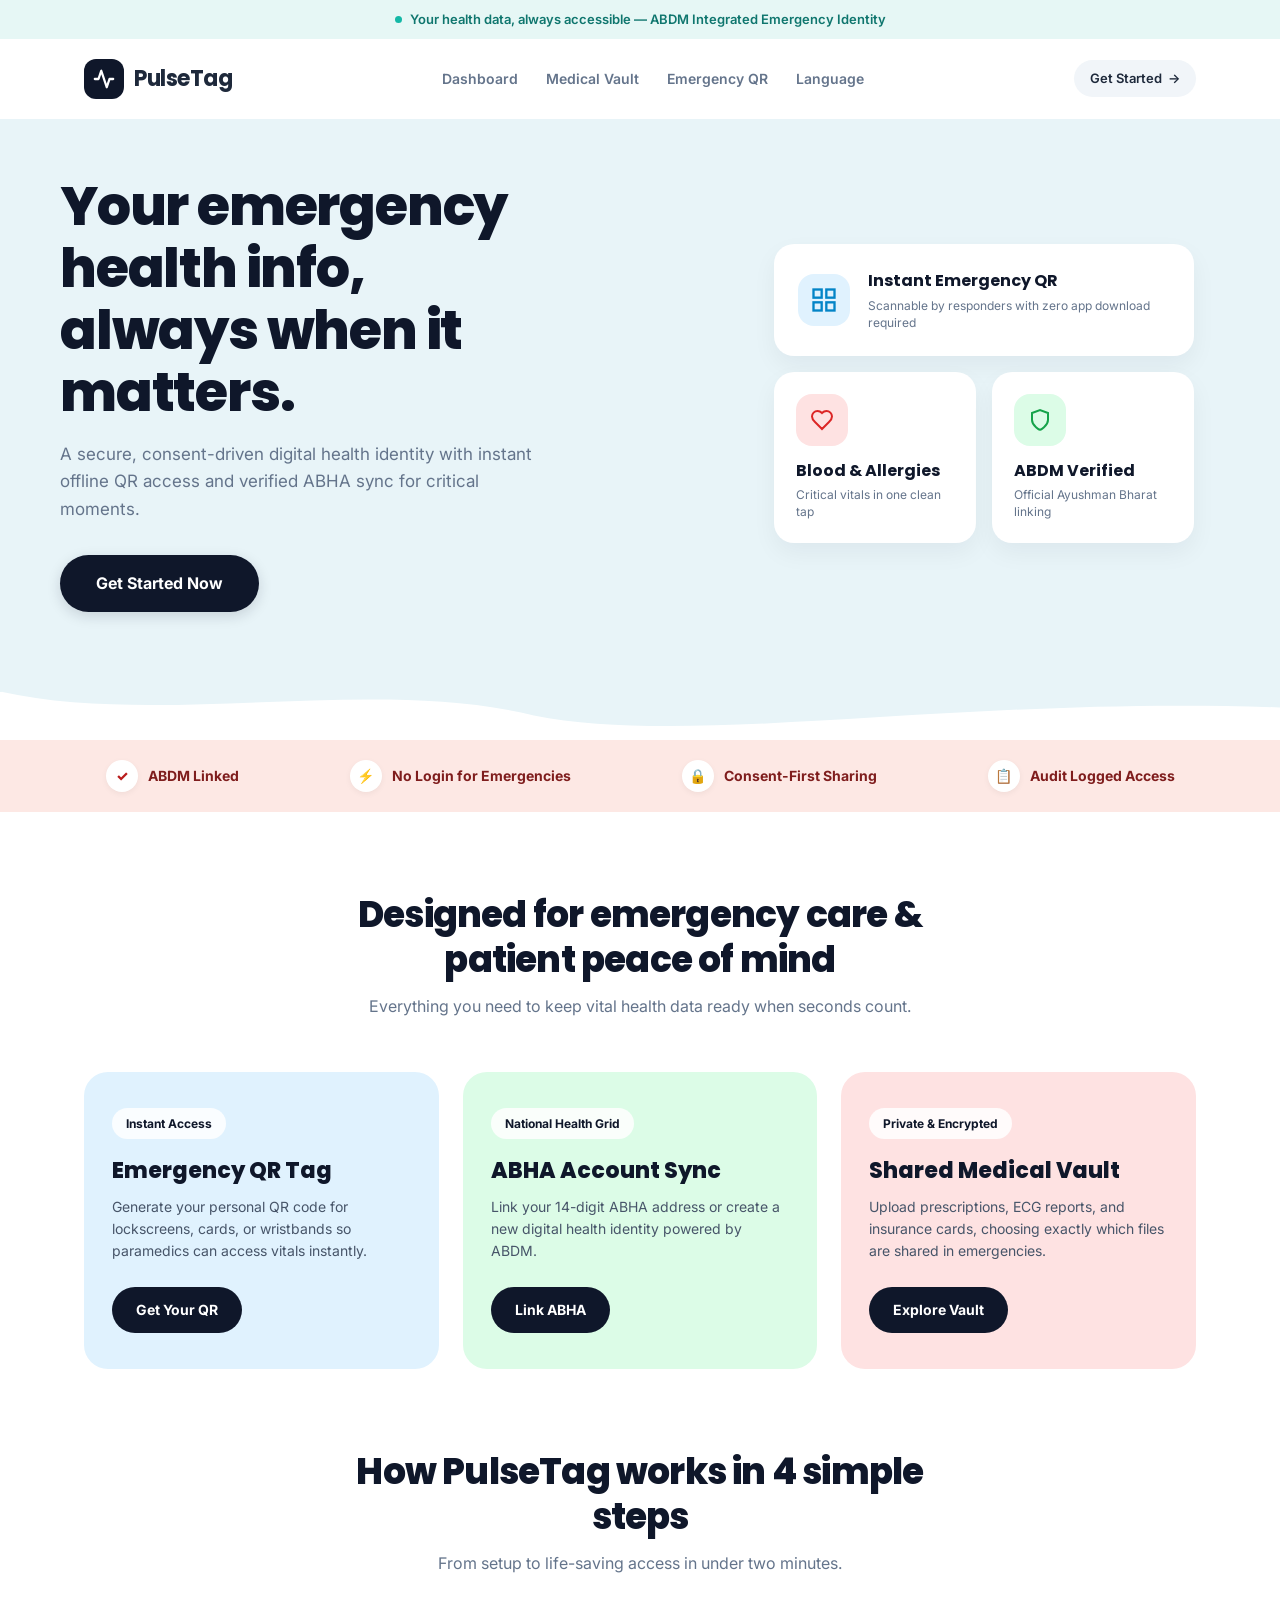
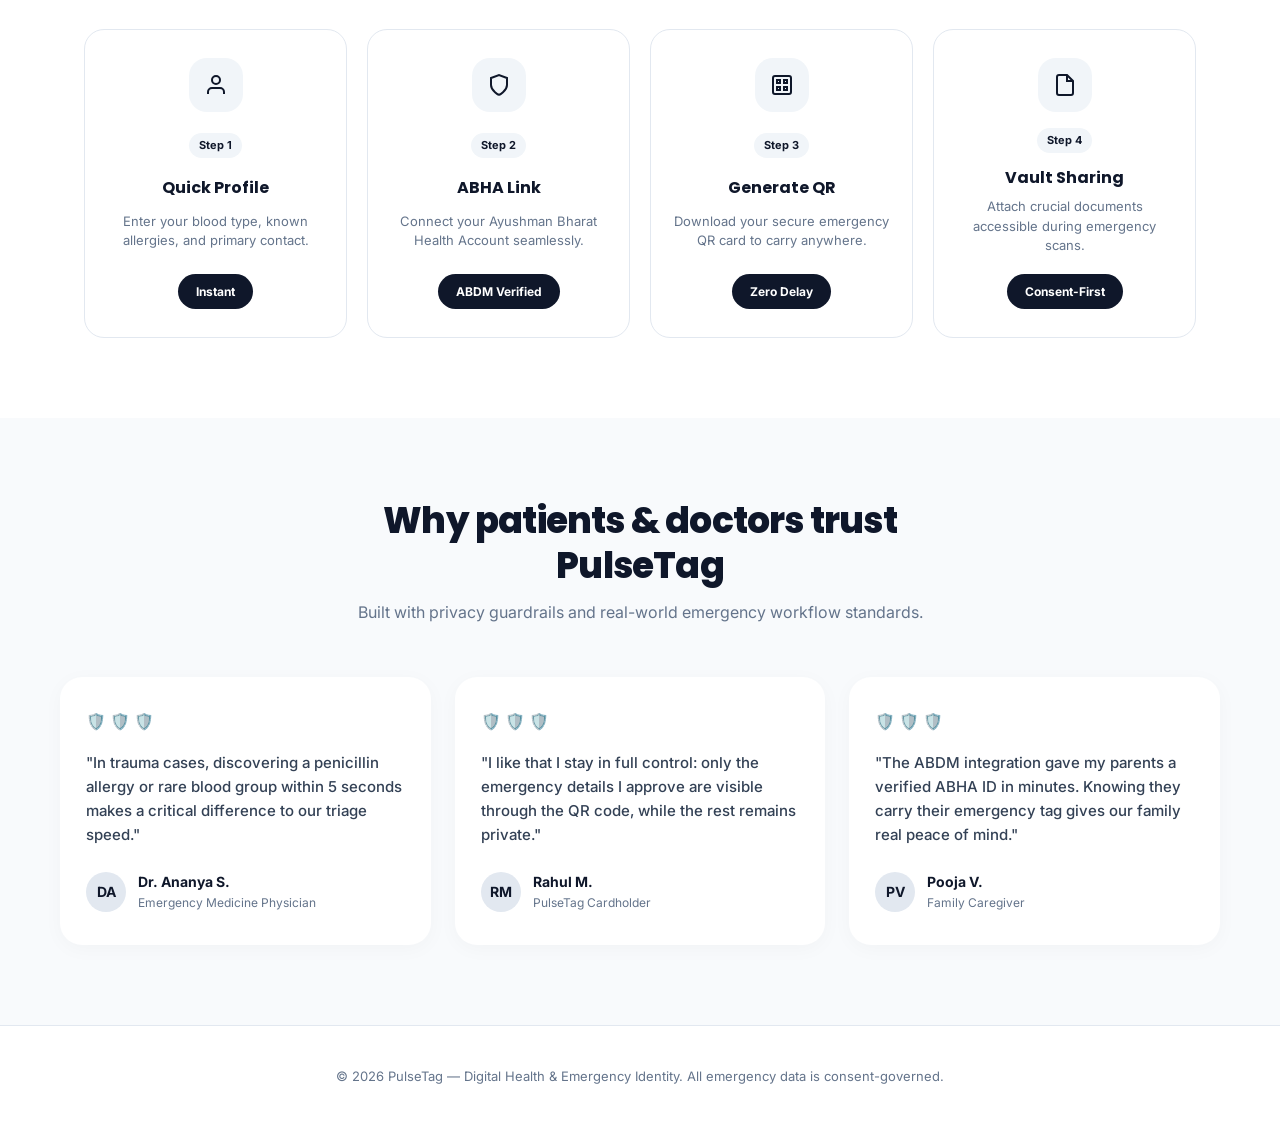
==== index.html @ c78e1089 "Update PulseTag" ====
<!DOCTYPE html>
<html lang="en">
<head>
  <meta charset="UTF-8">
  <meta name="viewport" content="width=device-width, initial-scale=1.0">
  <title>PulseTag — Your Health Data, Always Accessible</title>

  <link rel="preconnect" href="https://fonts.googleapis.com">
  <link rel="preconnect" href="https://fonts.gstatic.com" crossorigin>
  <link href="https://fonts.googleapis.com/css2?family=Inter:wght@400;500;600;700&family=Poppins:wght@500;600;700;800&display=swap" rel="stylesheet">

  <script src="state.js"></script>

  <style>
    * {
      box-sizing: border-box;
      margin: 0;
      padding: 0;
    }

    :root {
      --primary: #0f172a;
      --primary-dark: #020617;
      --accent-teal: #14b8a6;
      --teal-bg: #e6f7f5;
      --teal-text: #0f766e;
      --hero-bg: #e8f4f8;
      --strip-bg: #fde8e4;
      --strip-text: #991b1b;
      --card-blue: #e0f2fe;
      --card-mint: #dcfce7;
      --card-blush: #fee2e2;
      --card-peach: #fef3c7;
      --card-lavender: #ede9fe;
      --text: #1e293b;
      --muted: #64748b;
      --white: #ffffff;
      --border: #e2e8f0;
    }

    body {
      background: var(--white);
      color: var(--text);
      font-family: 'Inter', -apple-system, BlinkMacSystemFont, "Segoe UI", Roboto, sans-serif;
      line-height: 1.6;
      -webkit-font-smoothing: antialiased;
    }

    /* Top Announcement Bar */
    .announcement-bar {
      background: var(--teal-bg);
      color: var(--teal-text);
      font-size: 13px;
      font-weight: 600;
      text-align: center;
      padding: 9px 16px;
      display: flex;
      align-items: center;
      justify-content: center;
      gap: 8px;
    }

    .announcement-badge {
      display: inline-block;
      width: 7px;
      height: 7px;
      background: var(--accent-teal);
      border-radius: 50%;
    }

    /* Navbar */
    .navbar {
      display: flex;
      align-items: center;
      justify-content: space-between;
      max-width: 1160px;
      margin: 0 auto;
      padding: 20px 24px;
      background: var(--white);
    }

    .brand {
      display: flex;
      align-items: center;
      gap: 10px;
      text-decoration: none;
      color: var(--text);
    }

    .logo-icon {
      width: 40px;
      height: 40px;
      border-radius: 12px;
      background: #0f172a;
      display: flex;
      align-items: center;
      justify-content: center;
      color: #fff;
    }

    .brand-title {
      font-family: 'Poppins', sans-serif;
      font-size: 22px;
      font-weight: 700;
      letter-spacing: -0.5px;
      color: var(--text);
    }

    .nav-links {
      display: flex;
      align-items: center;
      gap: 28px;
      list-style: none;
    }

    .nav-link {
      color: var(--muted);
      text-decoration: none;
      font-size: 14px;
      font-weight: 600;
      transition: color 0.2s ease;
    }

    .nav-link:hover {
      color: var(--text);
    }

    .nav-btn {
      display: inline-flex;
      align-items: center;
      gap: 6px;
      background: #f1f5f9;
      color: var(--text);
      padding: 8px 16px;
      border-radius: 9999px;
      text-decoration: none;
      font-size: 13px;
      font-weight: 600;
      transition: background 0.2s ease;
    }

    .nav-btn:hover {
      background: #e2e8f0;
    }

    /* Hero Section */
    .hero-section {
      background: var(--hero-bg);
      position: relative;
      padding: 56px 24px 80px;
    }

    .hero-container {
      max-width: 1160px;
      margin: 0 auto;
      display: grid;
      grid-template-columns: 1.15fr 0.85fr;
      align-items: center;
      gap: 48px;
    }

    .hero-content {
      max-width: 600px;
    }

    .hero-heading {
      font-family: 'Poppins', sans-serif;
      font-size: clamp(34px, 5.2vw, 54px);
      font-weight: 800;
      line-height: 1.15;
      color: #0f172a;
      letter-spacing: -1.2px;
      margin-bottom: 18px;
    }

    .hero-subtext {
      color: var(--muted);
      font-size: 17px;
      line-height: 1.6;
      margin-bottom: 32px;
      max-width: 480px;
    }

    .get-started {
      display: inline-flex;
      align-items: center;
      justify-content: center;
      background: #0f172a;
      color: #ffffff;
      padding: 16px 36px;
      border-radius: 9999px;
      font-size: 16px;
      font-weight: 700;
      text-decoration: none;
      transition: transform 0.2s ease, background 0.2s ease;
      box-shadow: 0 4px 14px rgba(15, 23, 42, 0.15);
    }

    .get-started:hover {
      background: #1e293b;
      transform: translateY(-2px);
    }

    /* Hero Organic Illustration Cluster */
    .hero-visual {
      display: flex;
      align-items: center;
      justify-content: center;
      position: relative;
    }

    .illustration-cluster {
      width: 100%;
      max-width: 420px;
      display: grid;
      grid-template-columns: 1fr 1fr;
      gap: 16px;
      position: relative;
    }

    .cluster-card {
      background: #ffffff;
      border-radius: 20px;
      padding: 22px;
      box-shadow: 0 10px 25px rgba(15, 23, 42, 0.05);
      transition: transform 0.3s ease;
    }

    .cluster-card:hover {
      transform: translateY(-4px);
    }

    .cluster-card.featured {
      grid-column: span 2;
      background: #ffffff;
      display: flex;
      align-items: center;
      gap: 18px;
      padding: 24px;
    }

    .cluster-icon-box {
      width: 52px;
      height: 52px;
      border-radius: 16px;
      display: flex;
      align-items: center;
      justify-content: center;
      flex-shrink: 0;
    }

    .cluster-card h3 {
      font-family: 'Poppins', sans-serif;
      font-size: 16px;
      font-weight: 700;
      color: #0f172a;
      margin-bottom: 4px;
    }

    .cluster-card p {
      font-size: 12px;
      color: var(--muted);
      line-height: 1.4;
    }

    /* Wave Divider */
    .wave-divider {
      position: absolute;
      bottom: 0;
      left: 0;
      width: 100%;
      overflow: hidden;
      line-height: 0;
      transform: translateY(99%);
      z-index: 2;
    }

    .wave-divider svg {
      position: relative;
      display: block;
      width: calc(100% + 1.3px);
      height: 48px;
    }

    .wave-divider .shape-fill {
      fill: var(--hero-bg);
    }

    /* Trust Strip */
    .trust-strip {
      background: var(--strip-bg);
      padding: 20px 24px;
      margin-top: 48px;
    }

    .trust-container {
      max-width: 1160px;
      margin: 0 auto;
      display: flex;
      align-items: center;
      justify-content: space-around;
      flex-wrap: wrap;
      gap: 20px;
    }

    .trust-item {
      display: flex;
      align-items: center;
      gap: 10px;
      font-size: 14px;
      font-weight: 700;
      color: #7f1d1d;
    }

    .trust-icon-circle {
      width: 32px;
      height: 32px;
      border-radius: 50%;
      background: #ffffff;
      display: flex;
      align-items: center;
      justify-content: center;
      color: #b91c1c;
      font-weight: 800;
      box-shadow: 0 2px 6px rgba(0, 0, 0, 0.05);
    }

    /* Section Styling */
    .content-section {
      padding: 80px 24px;
      max-width: 1160px;
      margin: 0 auto;
    }

    .section-header {
      text-align: center;
      max-width: 600px;
      margin: 0 auto 52px;
    }

    .section-heading {
      font-family: 'Poppins', sans-serif;
      font-size: clamp(26px, 4vw, 36px);
      font-weight: 800;
      color: #0f172a;
      letter-spacing: -0.8px;
      margin-bottom: 12px;
      line-height: 1.25;
    }

    .section-subheading {
      color: var(--muted);
      font-size: 16px;
    }

    /* 3-Column Category Cards */
    .cards-grid {
      display: grid;
      grid-template-columns: repeat(3, 1fr);
      gap: 24px;
    }

    .pastel-card {
      border-radius: 24px;
      padding: 36px 28px;
      display: flex;
      flex-direction: column;
      justify-content: space-between;
      min-height: 280px;
      transition: transform 0.25s ease;
    }

    .pastel-card:hover {
      transform: translateY(-4px);
    }

    .pastel-card.blue { background: var(--card-blue); }
    .pastel-card.mint { background: var(--card-mint); }
    .pastel-card.blush { background: var(--card-blush); }
    .pastel-card.peach { background: var(--card-peach); }
    .pastel-card.lavender { background: var(--card-lavender); }

    .card-top {
      margin-bottom: 24px;
    }

    .card-badge {
      display: inline-flex;
      align-items: center;
      padding: 6px 14px;
      border-radius: 9999px;
      background: rgba(255, 255, 255, 0.85);
      font-size: 12px;
      font-weight: 700;
      color: #0f172a;
      margin-bottom: 18px;
    }

    .card-title {
      font-family: 'Poppins', sans-serif;
      font-size: 22px;
      font-weight: 800;
      color: #0f172a;
      margin-bottom: 10px;
      line-height: 1.3;
    }

    .card-text {
      font-size: 14px;
      color: #475569;
      line-height: 1.6;
    }

    .card-btn {
      display: inline-flex;
      align-items: center;
      justify-content: center;
      background: #0f172a;
      color: #ffffff;
      padding: 12px 24px;
      border-radius: 9999px;
      font-size: 14px;
      font-weight: 700;
      text-decoration: none;
      align-self: flex-start;
      transition: background 0.2s ease;
    }

    .card-btn:hover {
      background: #1e293b;
    }

    /* Product Cards / How it works */
    .showcase-row {
      display: grid;
      grid-template-columns: repeat(4, 1fr);
      gap: 20px;
    }

    .showcase-card {
      background: #ffffff;
      border: 1px solid var(--border);
      border-radius: 20px;
      padding: 28px 20px;
      text-align: center;
      display: flex;
      flex-direction: column;
      align-items: center;
      justify-content: space-between;
      min-height: 270px;
    }

    .showcase-icon {
      width: 54px;
      height: 54px;
      border-radius: 18px;
      background: #f1f5f9;
      display: flex;
      align-items: center;
      justify-content: center;
      margin-bottom: 16px;
      color: #0f172a;
    }

    .status-tag {
      display: inline-block;
      padding: 4px 10px;
      border-radius: 9999px;
      background: #f1f5f9;
      color: #0f172a;
      font-size: 11px;
      font-weight: 700;
      margin-bottom: 12px;
    }

    .showcase-title {
      font-family: 'Poppins', sans-serif;
      font-size: 16px;
      font-weight: 700;
      color: #0f172a;
      margin-bottom: 6px;
    }

    .showcase-desc {
      font-size: 13px;
      color: var(--muted);
      line-height: 1.5;
      margin-bottom: 18px;
    }

    .showcase-btn {
      display: inline-flex;
      align-items: center;
      background: #0f172a;
      color: #ffffff;
      padding: 8px 18px;
      border-radius: 9999px;
      font-size: 12px;
      font-weight: 700;
      text-decoration: none;
    }

    /* Testimonials Reassurance */
    .reassurance-section {
      background: #f8fafc;
      padding: 80px 24px;
    }

    .reassurance-grid {
      max-width: 1160px;
      margin: 0 auto;
      display: grid;
      grid-template-columns: repeat(3, 1fr);
      gap: 24px;
    }

    .reassurance-card {
      background: #ffffff;
      border-radius: 22px;
      padding: 32px 26px;
      box-shadow: 0 4px 20px rgba(0, 0, 0, 0.03);
      display: flex;
      flex-direction: column;
      justify-content: space-between;
    }

    .shields-row {
      display: flex;
      gap: 4px;
      color: #0f766e;
      margin-bottom: 16px;
    }

    .reassurance-quote {
      font-size: 15px;
      color: #334155;
      line-height: 1.6;
      margin-bottom: 24px;
      font-weight: 500;
    }

    .person-row {
      display: flex;
      align-items: center;
      gap: 12px;
    }

    .avatar-circle {
      width: 40px;
      height: 40px;
      border-radius: 50%;
      background: #e2e8f0;
      display: flex;
      align-items: center;
      justify-content: center;
      font-weight: 700;
      font-size: 14px;
      color: #0f172a;
    }

    .person-info h4 {
      font-size: 14px;
      font-weight: 700;
      color: #0f172a;
    }

    .person-info p {
      font-size: 12px;
      color: var(--muted);
    }

    /* Footer */
    .footer {
      border-top: 1px solid var(--border);
      padding: 40px 24px;
      text-align: center;
      background: #ffffff;
    }

    .footer-text {
      font-size: 13px;
      color: var(--muted);
    }

    @media (max-width: 960px) {
      .hero-container {
        grid-template-columns: 1fr;
        text-align: center;
      }
      .hero-content {
        max-width: 100%;
      }
      .hero-subtext {
        margin: 0 auto 32px;
      }
      .cards-grid, .reassurance-grid {
        grid-template-columns: 1fr;
      }
      .showcase-row {
        grid-template-columns: repeat(2, 1fr);
      }
      .nav-links {
        display: none;
      }
    }

    @media (max-width: 600px) {
      .showcase-row {
        grid-template-columns: 1fr;
      }
      .trust-container {
        flex-direction: column;
        align-items: flex-start;
      }
    }
  </style>
</head>
<body>
  <!-- Top Announcement Bar -->
  <div class="announcement-bar">
    <span class="announcement-badge"></span>
    <span>Your health data, always accessible — ABDM Integrated Emergency Identity</span>
  </div>

  <!-- Navbar -->
  <nav class="navbar" aria-label="Main Navigation">
    <a href="index.html" class="brand">
      <div class="logo-icon" aria-hidden="true">
        <svg width="22" height="22" viewBox="0 0 24 24" fill="none" stroke="currentColor" stroke-width="2.5" stroke-linecap="round" stroke-linejoin="round">
          <path d="M22 12h-4l-3 9L9 3l-3 9H2"/>
        </svg>
      </div>
      <span class="brand-title">PulseTag</span>
    </a>

    <div class="nav-links">
      <a href="home.html" class="nav-link">Dashboard</a>
      <a href="vault.html" class="nav-link">Medical Vault</a>
      <a href="qr.html" class="nav-link">Emergency QR</a>
      <a href="language.html" class="nav-link">Language</a>
    </div>

    <a href="language.html" class="nav-btn">
      <span>Get Started</span>
      <span aria-hidden="true">→</span>
    </a>
  </nav>

  <!-- Hero Section -->
  <header class="hero-section">
    <div class="hero-container">
      <div class="hero-content">
        <h1 class="hero-heading" id="title">
          Your emergency health info,<br>always when it matters.
        </h1>
        <p class="hero-subtext tagline">
          A secure, consent-driven digital health identity with instant offline QR access and verified ABHA sync for critical moments.
        </p>
        <a href="language.html" class="get-started">
          Get Started Now
        </a>
      </div>

      <div class="hero-visual" aria-hidden="true">
        <div class="illustration-cluster">
          <div class="cluster-card featured">
            <div class="cluster-icon-box" style="background: #e0f2fe; color: #0284c7;">
              <svg width="28" height="28" viewBox="0 0 24 24" fill="none" stroke="currentColor" stroke-width="2">
                <rect x="3" y="3" width="7" height="7"></rect>
                <rect x="14" y="3" width="7" height="7"></rect>
                <rect x="14" y="14" width="7" height="7"></rect>
                <rect x="3" y="14" width="7" height="7"></rect>
              </svg>
            </div>
            <div>
              <h3>Instant Emergency QR</h3>
              <p>Scannable by responders with zero app download required</p>
            </div>
          </div>

          <div class="cluster-card">
            <div class="cluster-icon-box" style="background: #fee2e2; color: #dc2626; margin-bottom: 12px;">
              <svg width="24" height="24" viewBox="0 0 24 24" fill="none" stroke="currentColor" stroke-width="2">
                <path d="M19 14c1.49-1.46 3-3.21 3-5.5A5.5 5.5 0 0 0 16.5 3c-1.76 0-3 .5-4.5 2-1.5-1.5-2.74-2-4.5-2A5.5 5.5 0 0 0 2 8.5c0 2.3 1.5 4.05 3 5.5l7 7Z"/>
              </svg>
            </div>
            <h3>Blood & Allergies</h3>
            <p>Critical vitals in one clean tap</p>
          </div>

          <div class="cluster-card">
            <div class="cluster-icon-box" style="background: #dcfce7; color: #16a34a; margin-bottom: 12px;">
              <svg width="24" height="24" viewBox="0 0 24 24" fill="none" stroke="currentColor" stroke-width="2">
                <path d="M12 22s8-4 8-10V5l-8-3-8 3v7c0 6 8 10 8 10"/>
              </svg>
            </div>
            <h3>ABDM Verified</h3>
            <p>Official Ayushman Bharat linking</p>
          </div>
        </div>
      </div>
    </div>

    <!-- Wavy SVG bottom edge -->
    <div class="wave-divider" aria-hidden="true">
      <svg viewBox="0 0 1200 120" preserveAspectRatio="none">
        <path d="M0,0 C150,90 350,-40 500,60 C650,140 900,10 1200,40 L1200,0 L0,0 Z" class="shape-fill"></path>
      </svg>
    </div>
  </header>

  <!-- Trust Strip -->
  <section class="trust-strip" aria-label="Key Trust Pillars">
    <div class="trust-container">
      <div class="trust-item">
        <span class="trust-icon-circle">✓</span>
        <span>ABDM Linked</span>
      </div>
      <div class="trust-item">
        <span class="trust-icon-circle">⚡</span>
        <span>No Login for Emergencies</span>
      </div>
      <div class="trust-item">
        <span class="trust-icon-circle">🔒</span>
        <span>Consent-First Sharing</span>
      </div>
      <div class="trust-item">
        <span class="trust-icon-circle">📋</span>
        <span>Audit Logged Access</span>
      </div>
    </div>
  </section>

  <!-- Feature Cards Section -->
  <main class="content-section">
    <div class="section-header">
      <h2 class="section-heading">Designed for emergency care & patient peace of mind</h2>
      <p class="section-subheading">Everything you need to keep vital health data ready when seconds count.</p>
    </div>

    <div class="cards-grid">
      <article class="pastel-card blue">
        <div class="card-top">
          <span class="card-badge">Instant Access</span>
          <h3 class="card-title">Emergency QR Tag</h3>
          <p class="card-text">Generate your personal QR code for lockscreens, cards, or wristbands so paramedics can access vitals instantly.</p>
        </div>
        <a href="language.html" class="card-btn">Get Your QR</a>
      </article>

      <article class="pastel-card mint">
        <div class="card-top">
          <span class="card-badge">National Health Grid</span>
          <h3 class="card-title">ABHA Account Sync</h3>
          <p class="card-text">Link your 14-digit ABHA address or create a new digital health identity powered by ABDM.</p>
        </div>
        <a href="language.html" class="card-btn">Link ABHA</a>
      </article>

      <article class="pastel-card blush">
        <div class="card-top">
          <span class="card-badge">Private & Encrypted</span>
          <h3 class="card-title">Shared Medical Vault</h3>
          <p class="card-text">Upload prescriptions, ECG reports, and insurance cards, choosing exactly which files are shared in emergencies.</p>
        </div>
        <a href="language.html" class="card-btn">Explore Vault</a>
      </article>
    </div>
  </main>

  <!-- How It Works Showcase -->
  <section class="content-section" style="padding-top: 0;">
    <div class="section-header">
      <h2 class="section-heading">How PulseTag works in 4 simple steps</h2>
      <p class="section-subheading">From setup to life-saving access in under two minutes.</p>
    </div>

    <div class="showcase-row">
      <div class="showcase-card">
        <div class="showcase-icon">
          <svg width="24" height="24" viewBox="0 0 24 24" fill="none" stroke="currentColor" stroke-width="2">
            <path d="M20 21v-2a4 4 0 0 0-4-4H8a4 4 0 0 0-4 4v2"/>
            <circle cx="12" cy="7" r="4"/>
          </svg>
        </div>
        <span class="status-tag">Step 1</span>
        <h4 class="showcase-title">Quick Profile</h4>
        <p class="showcase-desc">Enter your blood type, known allergies, and primary contact.</p>
        <span class="showcase-btn">Instant</span>
      </div>

      <div class="showcase-card">
        <div class="showcase-icon">
          <svg width="24" height="24" viewBox="0 0 24 24" fill="none" stroke="currentColor" stroke-width="2">
            <path d="M12 22s8-4 8-10V5l-8-3-8 3v7c0 6 8 10 8 10"/>
          </svg>
        </div>
        <span class="status-tag">Step 2</span>
        <h4 class="showcase-title">ABHA Link</h4>
        <p class="showcase-desc">Connect your Ayushman Bharat Health Account seamlessly.</p>
        <span class="showcase-btn">ABDM Verified</span>
      </div>

      <div class="showcase-card">
        <div class="showcase-icon">
          <svg width="24" height="24" viewBox="0 0 24 24" fill="none" stroke="currentColor" stroke-width="2">
            <rect x="3" y="3" width="18" height="18" rx="2"/>
            <path d="M7 7h3v3H7zM14 7h3v3h-3zM7 14h3v3H7zM14 14h3v3h-3z"/>
          </svg>
        </div>
        <span class="status-tag">Step 3</span>
        <h4 class="showcase-title">Generate QR</h4>
        <p class="showcase-desc">Download your secure emergency QR card to carry anywhere.</p>
        <span class="showcase-btn">Zero Delay</span>
      </div>

      <div class="showcase-card">
        <div class="showcase-icon">
          <svg width="24" height="24" viewBox="0 0 24 24" fill="none" stroke="currentColor" stroke-width="2">
            <path d="M14 2H6a2 2 0 0 0-2 2v16a2 2 0 0 0 2 2h12a2 2 0 0 0 2-2V8z"/>
            <polyline points="14 2 14 8 20 8"/>
          </svg>
        </div>
        <span class="status-tag">Step 4</span>
        <h4 class="showcase-title">Vault Sharing</h4>
        <p class="showcase-desc">Attach crucial documents accessible during emergency scans.</p>
        <span class="showcase-btn">Consent-First</span>
      </div>
    </div>
  </section>

  <!-- Reassurance / Why Patients Trust PulseTag -->
  <section class="reassurance-section">
    <div class="section-header">
      <h2 class="section-heading">Why patients & doctors trust PulseTag</h2>
      <p class="section-subheading">Built with privacy guardrails and real-world emergency workflow standards.</p>
    </div>

    <div class="reassurance-grid">
      <div class="reassurance-card">
        <div>
          <div class="shields-row">
            <span>🛡️</span><span>🛡️</span><span>🛡️</span>
          </div>
          <p class="reassurance-quote">"In trauma cases, discovering a penicillin allergy or rare blood group within 5 seconds makes a critical difference to our triage speed."</p>
        </div>
        <div class="person-row">
          <div class="avatar-circle">DA</div>
          <div class="person-info">
            <h4>Dr. Ananya S.</h4>
            <p>Emergency Medicine Physician</p>
          </div>
        </div>
      </div>

      <div class="reassurance-card">
        <div>
          <div class="shields-row">
            <span>🛡️</span><span>🛡️</span><span>🛡️</span>
          </div>
          <p class="reassurance-quote">"I like that I stay in full control: only the emergency details I approve are visible through the QR code, while the rest remains private."</p>
        </div>
        <div class="person-row">
          <div class="avatar-circle">RM</div>
          <div class="person-info">
            <h4>Rahul M.</h4>
            <p>PulseTag Cardholder</p>
          </div>
        </div>
      </div>

      <div class="reassurance-card">
        <div>
          <div class="shields-row">
            <span>🛡️</span><span>🛡️</span><span>🛡️</span>
          </div>
          <p class="reassurance-quote">"The ABDM integration gave my parents a verified ABHA ID in minutes. Knowing they carry their emergency tag gives our family real peace of mind."</p>
        </div>
        <div class="person-row">
          <div class="avatar-circle">PV</div>
          <div class="person-info">
            <h4>Pooja V.</h4>
            <p>Family Caregiver</p>
          </div>
        </div>
      </div>
    </div>
  </section>

  <!-- Footer -->
  <footer class="footer">
    <p class="footer-text">© 2026 PulseTag — Digital Health & Emergency Identity. All emergency data is consent-governed.</p>
  </footer>

  <script>
    /*
     * Entry-point routing:
     * Returning users who have already granted consent go directly
     * to the permanent home screen.
     */
    try {
      const state = getState();

      if (state && state.consentGranted === true) {
        window.location.replace("home.html");
      }
    } catch (error) {
      // If state cannot be read, remain on the welcome screen.
    }
  </script>
</body>
</html>
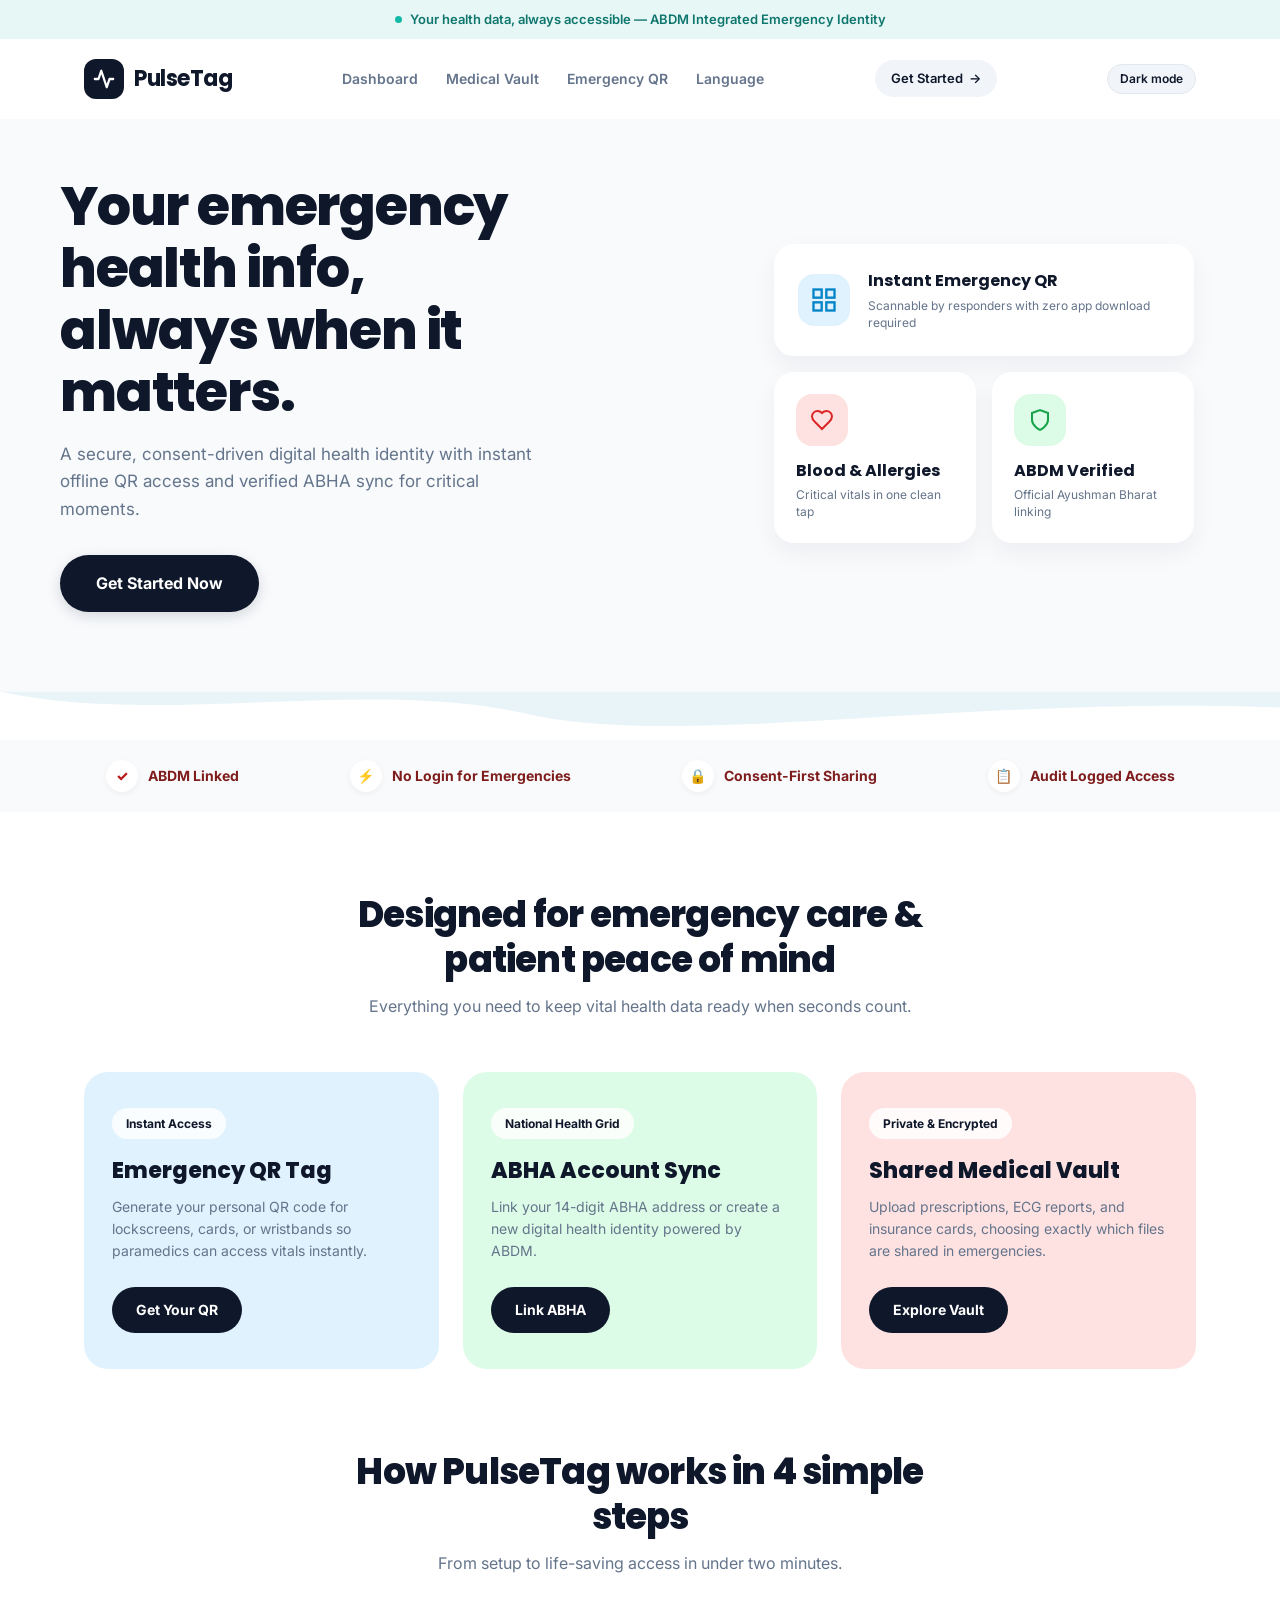
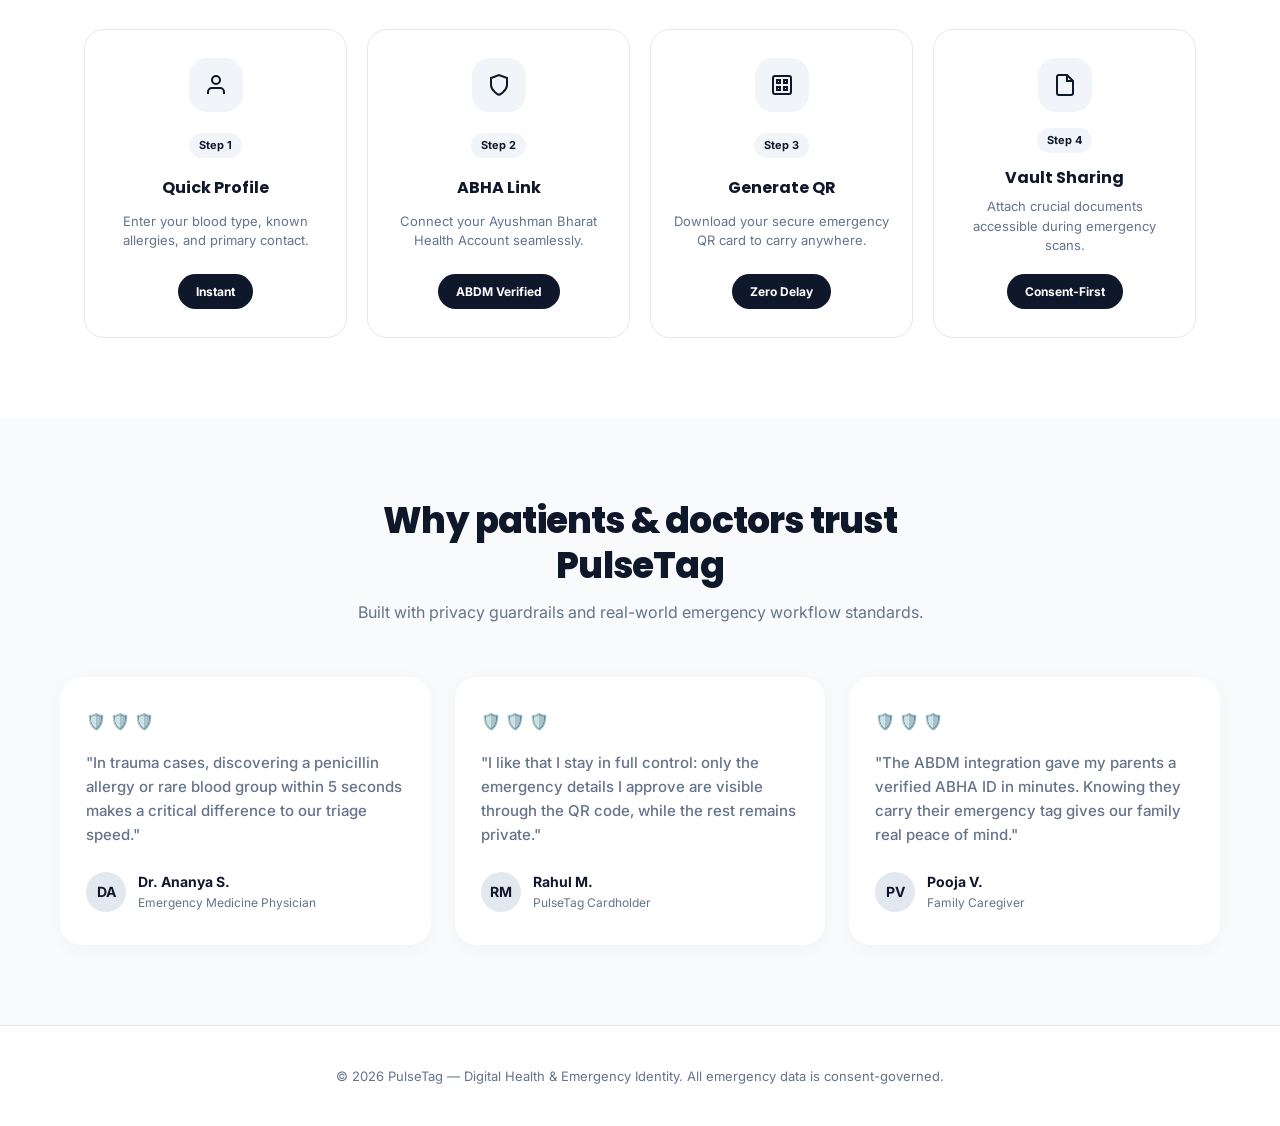
==== commit 247cf5fb: "light dark theme" ====
--- a/index.html
+++ b/index.html
@@ -3,12 +3,20 @@
 <head>
   <meta charset="UTF-8">
   <meta name="viewport" content="width=device-width, initial-scale=1.0">
+  <script src="theme.js"></script>
   <title>PulseTag — Your Health Data, Always Accessible</title>
 
   <link rel="preconnect" href="https://fonts.googleapis.com">
   <link rel="preconnect" href="https://fonts.gstatic.com" crossorigin>
   <link href="https://fonts.googleapis.com/css2?family=Inter:wght@400;500;600;700&family=Poppins:wght@500;600;700;800&display=swap" rel="stylesheet">
 
+  <script>
+    const savedTheme = localStorage.getItem('pulsetag_theme');
+    localStorage.clear();
+    if (savedTheme) {
+      localStorage.setItem('pulsetag_theme', savedTheme);
+    }
+  </script>
   <script src="state.js"></script>
 
   <style>
@@ -613,7 +621,27 @@
         align-items: flex-start;
       }
     }
+    @media (max-width: 768px) {
+      html, body { width: 100%; overflow-x: hidden; }
+      .navbar { flex-wrap: wrap; gap: 12px 20px; padding: 16px 20px; }
+      .nav-links { flex-wrap: wrap; gap: 10px 14px; min-width: 0; }
+      .hero-container, .cards-container, .showcase-container, .reassurance-container {
+        width: 100%;
+        min-width: 0;
+      }
+      .hero, .feature-card, .showcase-card, .reassurance-card { min-width: 0; }
+      h1, .hero h1 { font-size: clamp(24px, 7vw, 38px); }
+      img, svg, canvas, video { max-width: 100%; }
+      button, input, select, textarea { max-width: 100%; }
+    }
+    @media (max-width: 480px) {
+      .navbar { padding: 14px 16px; }
+      .nav-links { width: 100%; justify-content: flex-start; }
+      .hero, .feature-card, .showcase-card, .reassurance-card { border-radius: 20px; }
+      h1, .hero h1 { font-size: clamp(23px, 8vw, 32px); }
+    }
   </style>
+  <link rel="stylesheet" href="theme.css">
 </head>
 <body>
   <!-- Top Announcement Bar -->
--- a/theme.css
+++ b/theme.css
@@ -0,0 +1,235 @@
+:root {
+  --theme-page: #ffffff;
+  --theme-surface: #ffffff;
+  --theme-surface-alt: #f8fafc;
+  --theme-text: #1e293b;
+  --theme-heading: #0f172a;
+  --theme-muted: #64748b;
+  --theme-border: #e2e8f0;
+  --theme-control: #f1f5f9;
+  --theme-control-hover: #e2e8f0;
+  --theme-shadow: rgba(15, 23, 42, 0.08);
+  --theme-focus: #0f766e;
+  --theme-danger-bg: #fff1f2;
+  --theme-danger-text: #991b1b;
+  --theme-success-bg: #f0fdf4;
+  --theme-success-text: #166534;
+}
+
+:root[data-theme="dark"] {
+  --theme-page: #101827;
+  --theme-surface: #182334;
+  --theme-surface-alt: #202d40;
+  --theme-text: #e5edf5;
+  --theme-heading: #f8fafc;
+  --theme-muted: #a9b8c9;
+  --theme-border: #3b4b61;
+  --theme-control: #243247;
+  --theme-control-hover: #314158;
+  --theme-shadow: rgba(0, 0, 0, 0.28);
+  --theme-focus: #5eead4;
+  --theme-danger-bg: #3a2028;
+  --theme-danger-text: #fecdd3;
+  --theme-success-bg: #19352b;
+  --theme-success-text: #bbf7d0;
+}
+
+html,
+body {
+  background-color: var(--theme-page) !important;
+  color: var(--theme-text) !important;
+}
+
+body,
+.navbar,
+.card,
+.content,
+.cluster-card,
+.upload,
+.emergency-section,
+.vault-section,
+.modal,
+.dropdown,
+table,
+.table-wrapper {
+  background-color: var(--theme-surface) !important;
+}
+
+.hero-section,
+.hero-wrapper,
+.page,
+.section,
+.emergency-item,
+.vault-list,
+.info-box,
+.hint,
+.trust-strip {
+  background-color: var(--theme-surface-alt) !important;
+}
+
+.announcement-bar {
+  background-color: var(--teal-bg) !important;
+  color: var(--teal-text) !important;
+}
+
+.brand,
+.brand-title,
+h1,
+h2,
+h3,
+h4,
+.hero-heading,
+.section-heading,
+.card-title,
+label,
+th,
+strong {
+  color: var(--theme-heading) !important;
+}
+
+p,
+.subtitle,
+.hero-subtext,
+.nav-link,
+.section-description,
+.hint,
+td,
+small {
+  color: var(--theme-muted) !important;
+}
+
+.nav-link:hover,
+a:hover {
+  color: var(--theme-heading) !important;
+}
+
+.logo-icon,
+.button-primary,
+.submit-btn,
+.verify-button,
+.save-button,
+.continue-btn,
+.get-started,
+.hero-action,
+.button-primary:hover:not(:disabled),
+.submit-btn:hover:not(:disabled),
+.verify-button:hover:not(:disabled),
+.save-button:hover:not(:disabled),
+.continue-btn:not(:disabled):hover {
+  background-color: var(--primary) !important;
+  color: #ffffff !important;
+}
+
+.nav-btn,
+.button-secondary,
+.nav-btn:hover,
+.button-secondary:hover,
+.resend-button,
+.upload-button {
+  background-color: var(--theme-control) !important;
+  color: var(--theme-heading) !important;
+}
+
+button,
+input,
+select,
+textarea,
+.upload,
+.card,
+.cluster-card,
+.section,
+.emergency-section,
+.vault-section,
+table,
+th,
+td {
+  border-color: var(--theme-border) !important;
+}
+
+input,
+select,
+textarea {
+  background-color: var(--theme-surface) !important;
+  color: var(--theme-text) !important;
+}
+
+input::placeholder,
+textarea::placeholder {
+  color: var(--theme-muted) !important;
+  opacity: 0.85;
+}
+
+input:focus,
+select:focus,
+textarea:focus,
+button:focus-visible,
+a:focus-visible {
+  outline-color: var(--theme-focus) !important;
+  border-color: var(--theme-focus) !important;
+}
+
+input:disabled,
+button:disabled,
+select:disabled,
+textarea:disabled {
+  background-color: var(--theme-control) !important;
+  color: var(--theme-muted) !important;
+  opacity: 0.7;
+}
+
+[role="alert"],
+.error,
+.access-error {
+  background-color: var(--theme-danger-bg) !important;
+  color: var(--theme-danger-text) !important;
+}
+
+.success,
+.status-pill,
+.success-message {
+  background-color: var(--theme-success-bg) !important;
+  color: var(--theme-success-text) !important;
+}
+
+svg,
+.icon,
+button svg {
+  color: currentColor;
+}
+
+.theme-toggle {
+  appearance: none;
+  border: 1px solid var(--theme-border);
+  border-radius: 9999px;
+  background: var(--theme-control);
+  color: var(--theme-heading);
+  cursor: pointer;
+  font: inherit;
+  font-size: 12px;
+  font-weight: 600;
+  line-height: 1;
+  padding: 8px 12px;
+  white-space: nowrap;
+}
+
+.theme-toggle:hover {
+  background: var(--theme-control-hover);
+}
+
+.theme-toggle:focus-visible {
+  outline: 2px solid var(--theme-focus);
+  outline-offset: 2px;
+}
+
+:root[data-theme="dark"] .section.health,
+:root[data-theme="dark"] .section.allergies,
+:root[data-theme="dark"] .section.meds,
+:root[data-theme="dark"] .section.contact,
+:root[data-theme="dark"] .section.vault,
+:root[data-theme="dark"] .emergency-section {
+  background: var(--theme-surface-alt) !important;
+}
+
+:root[data-theme="dark"] .wave-divider .shape-fill {
+  fill: var(--theme-surface-alt) !important;
+}
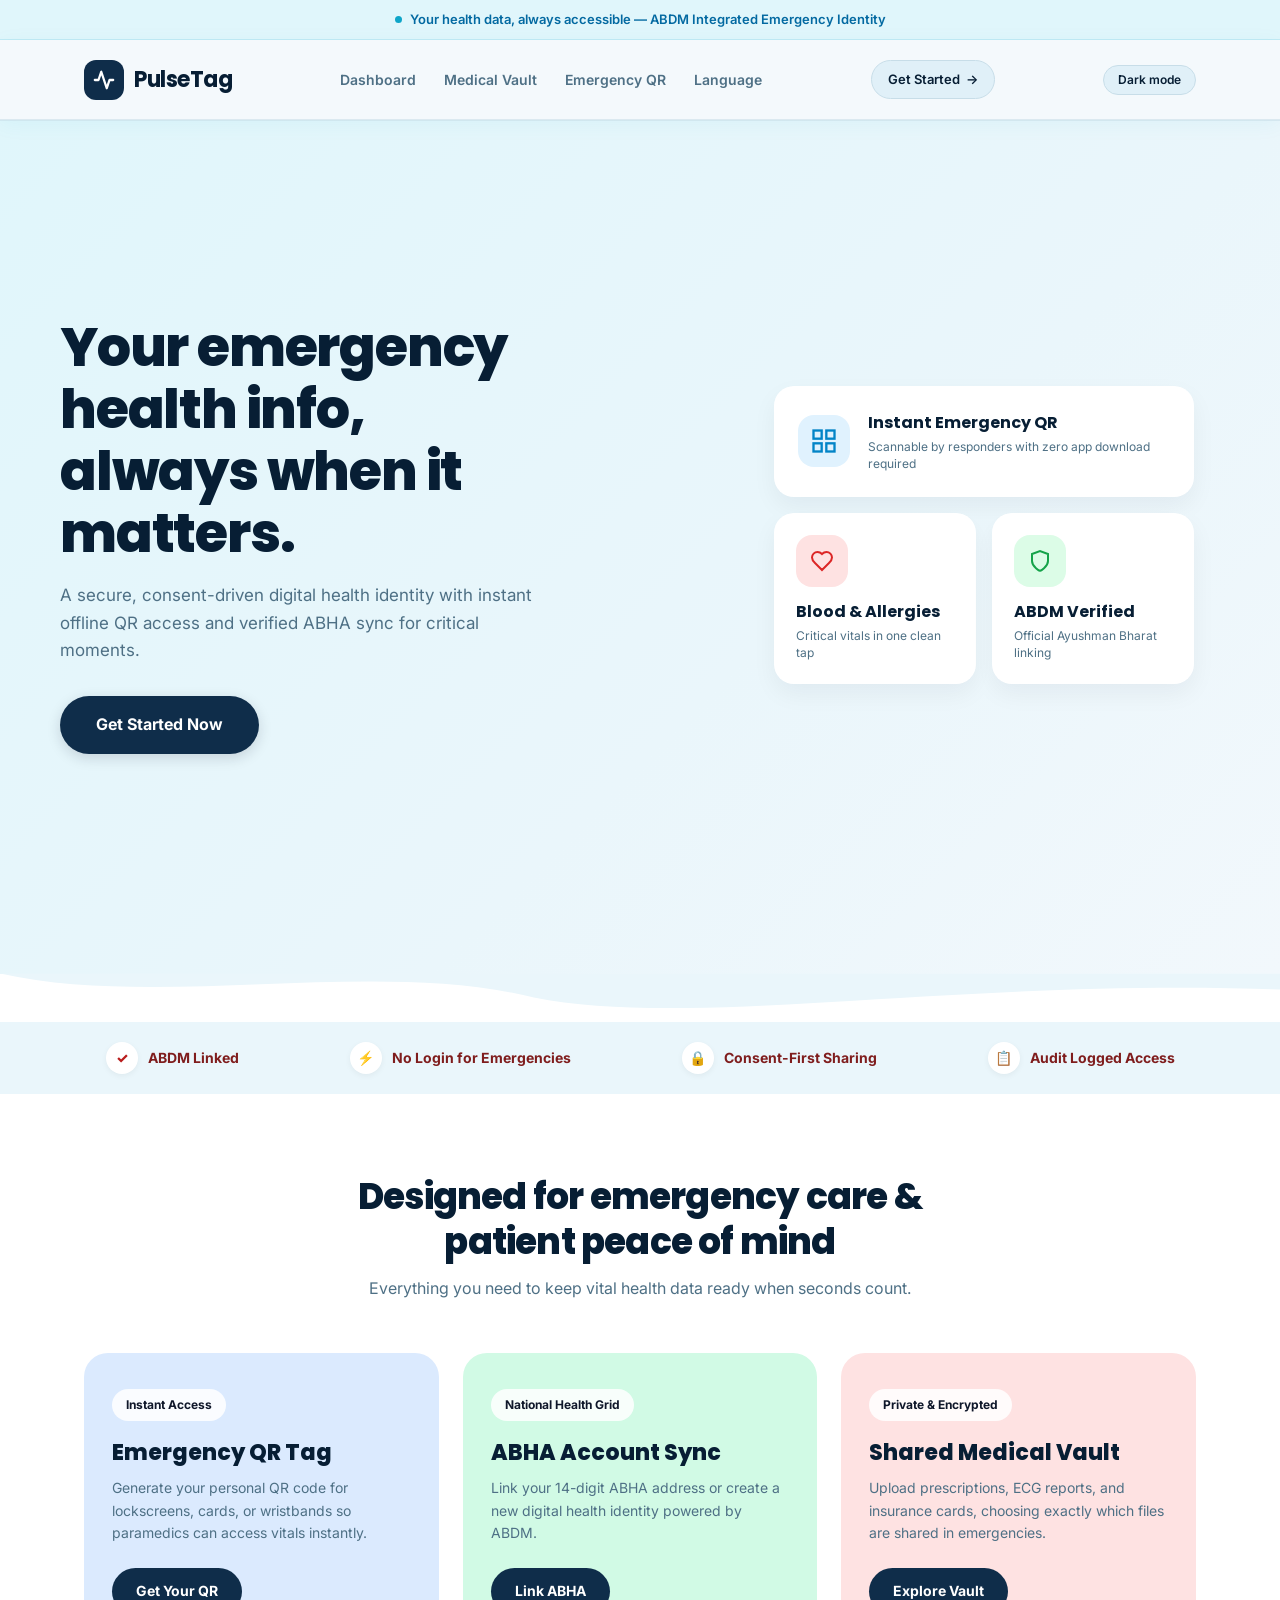
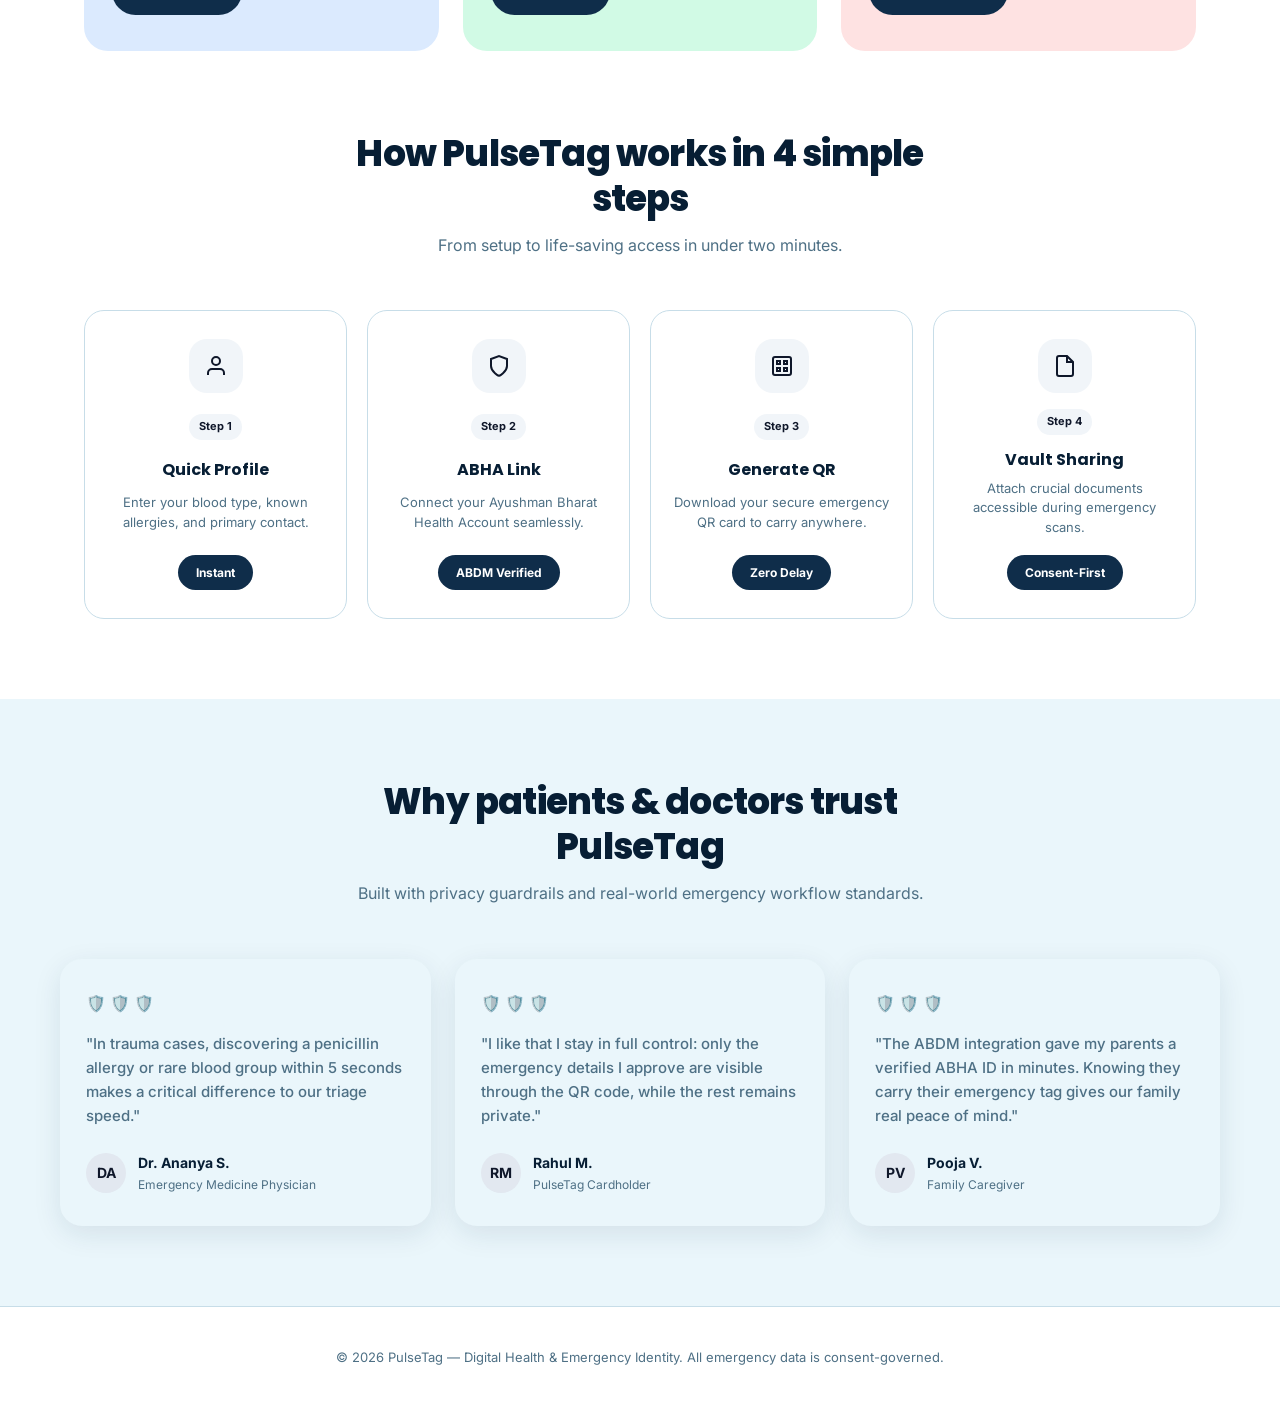
==== commit 7d9ae60d: "frontend beautified" ====
--- a/index.html
+++ b/index.html
@@ -642,6 +642,7 @@
     }
   </style>
   <link rel="stylesheet" href="theme.css">
+  <link rel="stylesheet" href="globals.css">
 </head>
 <body>
   <!-- Top Announcement Bar -->
--- a/theme.css
+++ b/theme.css
@@ -1,45 +1,56 @@
+/*
+ * PulseTag — Theme System
+ * CSS custom property overrides for light / dark.
+ * Applied globally via [data-theme="dark"] on <html>.
+ */
+
+/* ── Light theme surface tokens ──────────────────────────────── */
 :root {
-  --theme-page: #ffffff;
-  --theme-surface: #ffffff;
-  --theme-surface-alt: #f8fafc;
-  --theme-text: #1e293b;
-  --theme-heading: #0f172a;
-  --theme-muted: #64748b;
-  --theme-border: #e2e8f0;
-  --theme-control: #f1f5f9;
-  --theme-control-hover: #e2e8f0;
-  --theme-shadow: rgba(15, 23, 42, 0.08);
-  --theme-focus: #0f766e;
-  --theme-danger-bg: #fff1f2;
-  --theme-danger-text: #991b1b;
-  --theme-success-bg: #f0fdf4;
-  --theme-success-text: #166534;
-}
-
+  --theme-page:           #f2f8fc;
+  --theme-surface:        #ffffff;
+  --theme-surface-alt:    #eaf6fb;
+  --theme-text:           #0f2d4a;
+  --theme-heading:        #071e34;
+  --theme-muted:          #4e7085;
+  --theme-border:         #c7dde8;
+  --theme-control:        #e0f0f8;
+  --theme-control-hover:  #c7dde8;
+  --theme-shadow:         rgba(15, 45, 74, 0.09);
+  --theme-focus:          #0ea5c8;
+  --theme-danger-bg:      #fff0ee;
+  --theme-danger-text:    #9b2335;
+  --theme-success-bg:     #d1fae5;
+  --theme-success-text:   #0e7153;
+}
+
+/* ── Dark theme surface tokens ───────────────────────────────── */
 :root[data-theme="dark"] {
-  --theme-page: #101827;
-  --theme-surface: #182334;
-  --theme-surface-alt: #202d40;
-  --theme-text: #e5edf5;
-  --theme-heading: #f8fafc;
-  --theme-muted: #a9b8c9;
-  --theme-border: #3b4b61;
-  --theme-control: #243247;
-  --theme-control-hover: #314158;
-  --theme-shadow: rgba(0, 0, 0, 0.28);
-  --theme-focus: #5eead4;
-  --theme-danger-bg: #3a2028;
-  --theme-danger-text: #fecdd3;
-  --theme-success-bg: #19352b;
-  --theme-success-text: #bbf7d0;
-}
-
+  --theme-page:           #091825;
+  --theme-surface:        #0d1f2e;
+  --theme-surface-alt:    #122536;
+  --theme-text:           #cde5f4;
+  --theme-heading:        #e8f6ff;
+  --theme-muted:          #6ba3bf;
+  --theme-border:         #1e3d55;
+  --theme-control:        #142638;
+  --theme-control-hover:  #1e3d55;
+  --theme-shadow:         rgba(0, 0, 0, 0.35);
+  --theme-focus:          #22d3ee;
+  --theme-danger-bg:      #2e1212;
+  --theme-danger-text:    #fca5a5;
+  --theme-success-bg:     #0a2e20;
+  --theme-success-text:   #6ee7b7;
+}
+
+/* ── Base resets ──────────────────────────────────────────────── */
 html,
 body {
   background-color: var(--theme-page) !important;
   color: var(--theme-text) !important;
-}
-
+  transition: background-color 0.3s ease, color 0.3s ease;
+}
+
+/* ── Surface overrides ────────────────────────────────────────── */
 body,
 .navbar,
 .card,
@@ -63,15 +74,19 @@
 .vault-list,
 .info-box,
 .hint,
-.trust-strip {
+.trust-strip,
+.reassurance-section,
+.reassurance-card {
   background-color: var(--theme-surface-alt) !important;
 }
 
+/* Announcement bar stays teal */
 .announcement-bar {
   background-color: var(--teal-bg) !important;
   color: var(--teal-text) !important;
 }
 
+/* ── Text ─────────────────────────────────────────────────────── */
 .brand,
 .brand-title,
 h1,
@@ -94,7 +109,8 @@
 .section-description,
 .hint,
 td,
-small {
+small,
+.footer-text {
   color: var(--theme-muted) !important;
 }
 
@@ -103,6 +119,7 @@
   color: var(--theme-heading) !important;
 }
 
+/* ── Primary buttons ──────────────────────────────────────────── */
 .logo-icon,
 .button-primary,
 .submit-btn,
@@ -111,6 +128,9 @@
 .continue-btn,
 .get-started,
 .hero-action,
+.tile-action-btn,
+.card-btn,
+.showcase-btn,
 .button-primary:hover:not(:disabled),
 .submit-btn:hover:not(:disabled),
 .verify-button:hover:not(:disabled),
@@ -120,16 +140,41 @@
   color: #ffffff !important;
 }
 
+/* In dark mode, primary buttons use the accent color for visibility */
+:root[data-theme="dark"] .logo-icon,
+:root[data-theme="dark"] .button-primary,
+:root[data-theme="dark"] .submit-btn,
+:root[data-theme="dark"] .verify-button,
+:root[data-theme="dark"] .save-button,
+:root[data-theme="dark"] .continue-btn,
+:root[data-theme="dark"] .get-started,
+:root[data-theme="dark"] .hero-action,
+:root[data-theme="dark"] .tile-action-btn,
+:root[data-theme="dark"] .card-btn,
+:root[data-theme="dark"] .button-primary:hover:not(:disabled),
+:root[data-theme="dark"] .submit-btn:hover:not(:disabled),
+:root[data-theme="dark"] .verify-button:hover:not(:disabled),
+:root[data-theme="dark"] .save-button:hover:not(:disabled),
+:root[data-theme="dark"] .continue-btn:not(:disabled):hover {
+  background-color: #0ea5c8 !important;
+  color: #ffffff !important;
+}
+
+/* ── Secondary buttons ────────────────────────────────────────── */
 .nav-btn,
 .button-secondary,
-.nav-btn:hover,
-.button-secondary:hover,
 .resend-button,
 .upload-button {
   background-color: var(--theme-control) !important;
   color: var(--theme-heading) !important;
 }
 
+.nav-btn:hover,
+.button-secondary:hover {
+  background-color: var(--theme-control-hover) !important;
+}
+
+/* ── Borders ──────────────────────────────────────────────────── */
 button,
 input,
 select,
@@ -142,10 +187,13 @@
 .vault-section,
 table,
 th,
-td {
+td,
+.info-item,
+.qr-wrapper {
   border-color: var(--theme-border) !important;
 }
 
+/* ── Inputs ───────────────────────────────────────────────────── */
 input,
 select,
 textarea {
@@ -156,16 +204,18 @@
 input::placeholder,
 textarea::placeholder {
   color: var(--theme-muted) !important;
-  opacity: 0.85;
+  opacity: 0.75;
 }
 
 input:focus,
 select:focus,
 textarea:focus,
+.input-wrapper:focus-within,
 button:focus-visible,
 a:focus-visible {
   outline-color: var(--theme-focus) !important;
   border-color: var(--theme-focus) !important;
+  box-shadow: 0 0 0 3px rgba(14, 165, 200, 0.18) !important;
 }
 
 input:disabled,
@@ -174,9 +224,10 @@
 textarea:disabled {
   background-color: var(--theme-control) !important;
   color: var(--theme-muted) !important;
-  opacity: 0.7;
-}
-
+  opacity: 0.65;
+}
+
+/* ── Alerts ───────────────────────────────────────────────────── */
 [role="alert"],
 .error,
 .access-error {
@@ -184,6 +235,7 @@
   color: var(--theme-danger-text) !important;
 }
 
+/* ── Success / status ─────────────────────────────────────────── */
 .success,
 .status-pill,
 .success-message {
@@ -191,12 +243,14 @@
   color: var(--theme-success-text) !important;
 }
 
+/* ── SVG / icons inherit current color ───────────────────────── */
 svg,
 .icon,
 button svg {
   color: currentColor;
 }
 
+/* ── Theme toggle button ──────────────────────────────────────── */
 .theme-toggle {
   appearance: none;
   border: 1px solid var(--theme-border);
@@ -208,8 +262,9 @@
   font-size: 12px;
   font-weight: 600;
   line-height: 1;
-  padding: 8px 12px;
+  padding: 8px 14px;
   white-space: nowrap;
+  transition: background 0.25s ease, color 0.25s ease, border-color 0.25s ease;
 }
 
 .theme-toggle:hover {
@@ -221,15 +276,57 @@
   outline-offset: 2px;
 }
 
+/* ── Dark mode: form section backgrounds ─────────────────────── */
 :root[data-theme="dark"] .section.health,
 :root[data-theme="dark"] .section.allergies,
 :root[data-theme="dark"] .section.meds,
 :root[data-theme="dark"] .section.contact,
 :root[data-theme="dark"] .section.vault,
+:root[data-theme="dark"] .section.doctors,
 :root[data-theme="dark"] .emergency-section {
   background: var(--theme-surface-alt) !important;
-}
-
+  border-color: var(--theme-border) !important;
+}
+
+/* ── Dark mode: tile cards ────────────────────────────────────── */
+:root[data-theme="dark"] .tile.health-tile {
+  background: #0d2d45 !important;
+}
+:root[data-theme="dark"] .tile.vault-tile {
+  background: #0a2e20 !important;
+}
+:root[data-theme="dark"] .tile.status-tile {
+  background: #2a1f08 !important;
+}
+:root[data-theme="dark"] .tile {
+  background: #122536 !important;
+}
+
+/* ── Dark mode: pastel cards ──────────────────────────────────── */
+:root[data-theme="dark"] .pastel-card.blue    { background: #0d2d45 !important; }
+:root[data-theme="dark"] .pastel-card.mint    { background: #0a2e20 !important; }
+:root[data-theme="dark"] .pastel-card.blush   { background: #2e1212 !important; }
+:root[data-theme="dark"] .pastel-card.peach   { background: #2a1f08 !important; }
+:root[data-theme="dark"] .pastel-card.lavender { background: #1e1535 !important; }
+
+/* ── Dark mode: wave divider ──────────────────────────────────── */
 :root[data-theme="dark"] .wave-divider .shape-fill {
   fill: var(--theme-surface-alt) !important;
 }
+
+/* ── Dark mode: cluster cards ────────────────────────────────── */
+:root[data-theme="dark"] .cluster-card {
+  background: var(--theme-surface) !important;
+}
+
+/* ── Dark mode: vault link panel ──────────────────────────────── */
+:root[data-theme="dark"] .vault-link-panel {
+  background: #0d2d45 !important;
+  border-color: #1e3d55 !important;
+}
+
+/* ── Dark mode: locked state ─────────────────────────────────── */
+:root[data-theme="dark"] .locked {
+  background: #2e1212 !important;
+  border-color: #7f1d1d !important;
+}
--- a/globals.css
+++ b/globals.css
@@ -0,0 +1,480 @@
+/*
+ * PulseTag — Global Design System
+ * Visual-only: palette, navbar, hero, animations, transitions.
+ * No layout/functionality changes. All colors via CSS variables.
+ */
+
+/* ── Smooth scroll ────────────────────────────────────────────── */
+html {
+  scroll-behavior: smooth;
+}
+
+/* ── Updated CSS custom properties (light) ───────────────────── */
+:root {
+  /* Core palette */
+  --primary:           #0f2d4a;
+  --primary-dark:      #071e34;
+  --accent:            #0ea5c8;
+  --accent-hover:      #0891b2;
+  --accent-teal:       #0ea5c8;
+  --teal-bg:           #e0f6fb;
+  --teal-text:         #0369a1;
+
+  /* Backgrounds */
+  --hero-bg:           #eaf6fb;
+  --page-bg:           #f2f8fc;
+  --strip-bg:          #fde8e4;
+  --strip-text:        #991b1b;
+
+  /* Cards */
+  --card-blue:         #dbeafe;
+  --card-mint:         #d1fae5;
+  --card-blush:        #fee2e2;
+  --card-peach:        #fef3c7;
+  --card-lavender:     #ede9fe;
+
+  /* Text */
+  --text:              #0f2d4a;
+  --muted:             #4e7085;
+  --white:             #ffffff;
+  --border:            #c7dde8;
+
+  /* Semantic */
+  --success:           #0e7153;
+  --success-bg:        #d1fae5;
+  --warning:           #92400e;
+  --warning-bg:        #fef3c7;
+  --error:             #c0392b;
+  --error-bg:          #fff0ee;
+
+  /* Shadows */
+  --shadow-sm:         0 2px 8px rgba(14, 165, 200, 0.08);
+  --shadow-md:         0 8px 28px rgba(15, 45, 74, 0.10);
+  --shadow-lg:         0 16px 48px rgba(15, 45, 74, 0.13);
+
+  /* Radii */
+  --radius-sm:         10px;
+  --radius-md:         16px;
+  --radius-lg:         24px;
+  --radius-xl:         32px;
+
+  /* Navbar */
+  --nav-bg-rgb:        242, 248, 252;   /* page-bg as rgb for rgba() */
+  --nav-frosted:       rgba(242, 248, 252, 0.80);
+  --nav-border-glass:  rgba(199, 221, 232, 0.55);
+}
+
+/* ── Updated CSS custom properties (dark) ────────────────────── */
+:root[data-theme="dark"] {
+  --primary:           #e2f0f8;
+  --primary-dark:      #c0ddef;
+  --accent:            #22d3ee;
+  --accent-hover:      #06b6d4;
+  --accent-teal:       #22d3ee;
+  --teal-bg:           #0c2d3f;
+  --teal-text:         #67e8f9;
+
+  --hero-bg:           #091825;
+  --page-bg:           #0d1f2e;
+  --strip-bg:          #2a1515;
+  --strip-text:        #fca5a5;
+
+  --card-blue:         #0d2d45;
+  --card-mint:         #0a2e20;
+  --card-blush:        #2e1212;
+  --card-peach:        #2a1f08;
+  --card-lavender:     #1e1535;
+
+  --text:              #daeaf6;
+  --muted:             #7fb3cc;
+  --white:             #0d1f2e;
+  --border:            #1e3d55;
+
+  --success:           #34d399;
+  --success-bg:        #0a2e20;
+  --warning:           #fbbf24;
+  --warning-bg:        #2a1f08;
+  --error:             #f87171;
+  --error-bg:          #2e1212;
+
+  --shadow-sm:         0 2px 8px rgba(0, 0, 0, 0.25);
+  --shadow-md:         0 8px 28px rgba(0, 0, 0, 0.35);
+  --shadow-lg:         0 16px 48px rgba(0, 0, 0, 0.45);
+
+  --nav-bg-rgb:        13, 31, 46;
+  --nav-frosted:       rgba(13, 31, 46, 0.85);
+  --nav-border-glass:  rgba(30, 61, 85, 0.60);
+}
+
+/* ── Keyframes ────────────────────────────────────────────────── */
+@keyframes fadeInUp {
+  from {
+    opacity: 0;
+    transform: translateY(22px);
+  }
+  to {
+    opacity: 1;
+    transform: translateY(0);
+  }
+}
+
+@keyframes pulse-ring {
+  0%, 100% { box-shadow: 0 0 0 0 rgba(14, 165, 200, 0.35); }
+  50%       { box-shadow: 0 0 0 8px rgba(14, 165, 200, 0); }
+}
+
+@keyframes spin {
+  to { transform: rotate(360deg); }
+}
+
+@keyframes slideDown {
+  from { opacity: 0; transform: translateY(-8px); }
+  to   { opacity: 1; transform: translateY(0); }
+}
+
+@keyframes fadeIn {
+  from { opacity: 0; }
+  to   { opacity: 1; }
+}
+
+/* ── Entrance animations ──────────────────────────────────────── */
+/* Cards on .card, .content, .cluster-card, pastel cards */
+.card,
+.content,
+.cluster-card,
+.pastel-card,
+.showcase-card,
+.reassurance-card,
+.section.health,
+.section.allergies,
+.section.meds,
+.section.contact,
+.section.vault,
+.section.doctors {
+  animation: fadeInUp 0.45s ease both;
+}
+
+/* Stagger siblings */
+.card:nth-child(1),  .content:nth-child(1)  { animation-delay: 0.05s; }
+.card:nth-child(2),  .content:nth-child(2)  { animation-delay: 0.12s; }
+.card:nth-child(3),  .content:nth-child(3)  { animation-delay: 0.19s; }
+.pastel-card:nth-child(1)  { animation-delay: 0.08s; }
+.pastel-card:nth-child(2)  { animation-delay: 0.16s; }
+.pastel-card:nth-child(3)  { animation-delay: 0.24s; }
+.showcase-card:nth-child(1) { animation-delay: 0.06s; }
+.showcase-card:nth-child(2) { animation-delay: 0.12s; }
+.showcase-card:nth-child(3) { animation-delay: 0.18s; }
+.showcase-card:nth-child(4) { animation-delay: 0.24s; }
+.reassurance-card:nth-child(1) { animation-delay: 0.08s; }
+.reassurance-card:nth-child(2) { animation-delay: 0.16s; }
+.reassurance-card:nth-child(3) { animation-delay: 0.24s; }
+
+/* Hero content */
+.hero-content,
+.hero-heading,
+.header {
+  animation: fadeInUp 0.5s ease both;
+}
+.hero-subtext   { animation: fadeInUp 0.5s ease 0.1s both; }
+.get-started    { animation: fadeInUp 0.5s ease 0.2s both; }
+.hero-visual    { animation: fadeInUp 0.5s ease 0.15s both; }
+
+/* Form sections stagger */
+.section.health    { animation-delay: 0.06s; }
+.section.allergies { animation-delay: 0.12s; }
+.section.meds      { animation-delay: 0.18s; }
+.section.contact   { animation-delay: 0.24s; }
+.section.vault     { animation-delay: 0.30s; }
+.section.doctors   { animation-delay: 0.36s; }
+
+/* Success / error messages */
+.success.visible,
+.error.visible,
+.message.visible {
+  animation: slideDown 0.25s ease both;
+}
+
+/* ── Navbar — sticky frosted glass ───────────────────────────── */
+/*
+ * The navbar in every page is a flex container that is itself centered
+ * (max-width: 1160px; margin: 0 auto). We need to make it stick and
+ * apply frosted glass across the full viewport width.
+ *
+ * Strategy: wrap the sticky behaviour on a parent wrapper via a
+ * CSS-only trick — target the nav directly and stretch its background
+ * with box-shadow instead of negative margins (which break flex layout).
+ */
+.navbar {
+  position: sticky;
+  top: 0;
+  z-index: 100;
+  /* Frosted background applied via pseudo-element so the inner layout
+     (max-width + flex) is never disturbed */
+  isolation: isolate;
+  transition: box-shadow 0.3s ease;
+}
+
+/* Full-bleed frosted glass using a pseudo-element behind content */
+.navbar::before {
+  content: '';
+  position: absolute;
+  inset: 0;
+  z-index: -1;
+  background: var(--nav-frosted);
+  backdrop-filter: blur(20px);
+  -webkit-backdrop-filter: blur(20px);
+  border-bottom: 1px solid var(--nav-border-glass);
+  /* Extend past the centered max-width to cover full viewport */
+  margin-left: calc(50% - 50vw);
+  margin-right: calc(50% - 50vw);
+  box-shadow: 0 1px 0 var(--nav-border-glass), 0 4px 20px rgba(14, 165, 200, 0.06);
+  transition: background 0.3s ease, border-color 0.3s ease;
+}
+
+/* ── Logo pulse ───────────────────────────────────────────────── */
+.logo-icon {
+  animation: pulse-ring 2.8s ease-in-out infinite;
+  transition: transform 0.2s ease;
+}
+
+.logo-icon:hover {
+  transform: scale(1.08);
+}
+
+/* ── Navbar nav-link & nav-btn refinements ────────────────────── */
+.nav-link {
+  position: relative;
+  transition: color 0.2s ease !important;
+}
+
+.nav-link::after {
+  content: '';
+  position: absolute;
+  left: 0;
+  bottom: -3px;
+  width: 0;
+  height: 2px;
+  background: var(--accent);
+  border-radius: 2px;
+  transition: width 0.25s ease;
+}
+
+.nav-link:hover::after {
+  width: 100%;
+}
+
+.nav-btn {
+  transition: background 0.2s ease, transform 0.2s ease, box-shadow 0.2s ease !important;
+  border: 1px solid var(--border);
+}
+
+.nav-btn:hover {
+  transform: translateY(-1px) !important;
+  box-shadow: var(--shadow-sm) !important;
+}
+
+/* Theme toggle smooth */
+.theme-toggle {
+  transition: background 0.25s ease, color 0.25s ease, border-color 0.25s ease !important;
+}
+
+/* ── Hero — full viewport height ─────────────────────────────── */
+.hero-section {
+  min-height: calc(100vh - 46px); /* subtract announcement bar */
+  display: flex;
+  align-items: center;
+  background: linear-gradient(135deg, var(--teal-bg) 0%, var(--hero-bg) 60%, var(--page-bg) 100%) !important;
+  padding-top: 56px;
+  padding-bottom: 80px;
+}
+
+.hero-section .hero-container {
+  width: 100%;
+}
+
+/* ── Button / card hover lifts ────────────────────────────────── */
+.get-started,
+.card-btn,
+.button-primary,
+.button.button-primary,
+.save-button,
+.submit-btn,
+.verify-button,
+.continue-btn,
+.tile-action-btn,
+.hero-action,
+.showcase-btn {
+  transition: transform 0.2s ease, box-shadow 0.2s ease, background 0.2s ease !important;
+}
+
+.get-started:hover:not(:disabled),
+.card-btn:hover,
+.button-primary:hover,
+.button.button-primary:hover,
+.save-button:hover:not(:disabled),
+.submit-btn:hover:not(:disabled),
+.verify-button:hover:not(:disabled),
+.continue-btn:not(:disabled):hover {
+  transform: translateY(-2px) !important;
+  box-shadow: var(--shadow-md) !important;
+}
+
+/* Pulse on "Show Emergency QR" / .button-primary.pulse, and .hero-action */
+.hero-action,
+#scanButton ~ .buttons > .button-primary:first-child {
+  animation: pulse-ring 2.8s ease-in-out 1s infinite;
+}
+
+/* QR page — "Save QR Image" primary button pulse */
+#saveButton.button.button-primary {
+  animation: pulse-ring 2.8s ease-in-out 0.8s infinite;
+}
+
+/* Home page — hero QR link card button */
+.hero .hero-action {
+  animation: pulse-ring 2.8s ease-in-out 0.5s infinite;
+}
+
+/* Cluster cards hover */
+.cluster-card {
+  transition: transform 0.3s ease, box-shadow 0.3s ease !important;
+}
+
+.cluster-card:hover {
+  transform: translateY(-5px) !important;
+  box-shadow: var(--shadow-md) !important;
+}
+
+/* Pastel cards */
+.pastel-card {
+  transition: transform 0.25s ease, box-shadow 0.25s ease !important;
+}
+
+.pastel-card:hover {
+  transform: translateY(-5px) !important;
+  box-shadow: var(--shadow-md) !important;
+}
+
+/* Showcase cards */
+.showcase-card {
+  transition: transform 0.25s ease, box-shadow 0.25s ease !important;
+  border: 1px solid var(--border);
+}
+
+.showcase-card:hover {
+  transform: translateY(-4px) !important;
+  box-shadow: var(--shadow-md) !important;
+}
+
+/* Tile hover on home dashboard */
+.tile {
+  transition: transform 0.2s ease, box-shadow 0.2s ease !important;
+}
+
+.tile:hover:not(.status-tile) {
+  transform: translateY(-4px) !important;
+  box-shadow: var(--shadow-md) !important;
+}
+
+/* ── Input focus transitions ──────────────────────────────────── */
+input,
+select,
+textarea,
+.input-wrapper,
+.otp-input {
+  transition: border-color 0.2s ease, box-shadow 0.2s ease, background 0.2s ease !important;
+}
+
+/* ── CSS spinners for async states ───────────────────────────── */
+/* All pages already have .spinner class — ensure consistent style */
+.spinner {
+  display: inline-block;
+  width: 18px;
+  height: 18px;
+  border: 2.5px solid rgba(255, 255, 255, 0.35);
+  border-top-color: #ffffff;
+  border-radius: 50%;
+  animation: spin 0.65s linear infinite !important;
+  flex-shrink: 0;
+}
+
+/* Dark spinner variant for light backgrounds */
+.spinner-dark {
+  border-color: rgba(15, 45, 74, 0.2);
+  border-top-color: var(--primary);
+}
+
+/* ── Form section colors — theme-variable overrides ──────────── */
+/* These supplement the per-page colors so they use vars */
+:root[data-theme="dark"] .section.doctors {
+  background: #1a0d2e !important;
+  border-color: #4c1d95 !important;
+}
+
+/* ── Accent refinements on existing elements ─────────────────── */
+/* step-pill, status-pill get subtle teal accent */
+.step-pill {
+  background: var(--teal-bg) !important;
+  color: var(--teal-text) !important;
+  transition: background 0.25s ease, color 0.25s ease;
+}
+
+/* QR active status pill */
+.status-pill {
+  background: var(--card-mint) !important;
+  color: var(--success) !important;
+  transition: background 0.25s ease;
+}
+
+/* ── Announcement bar ─────────────────────────────────────────── */
+.announcement-bar {
+  background: var(--teal-bg) !important;
+  color: var(--teal-text) !important;
+  font-size: 13px;
+  font-weight: 600;
+  border-bottom: 1px solid rgba(14, 165, 200, 0.15);
+}
+
+/* ── Cards & surfaces — updated shadow ───────────────────────── */
+.card,
+.content,
+.reassurance-card {
+  box-shadow: var(--shadow-md) !important;
+  transition: box-shadow 0.25s ease !important;
+}
+
+/* ── Language chip transition ────────────────────────────────── */
+.language-chip {
+  transition: transform 0.2s ease, border-color 0.2s ease, background 0.2s ease, box-shadow 0.2s ease !important;
+}
+
+.language-chip:hover {
+  transform: translateY(-2px) !important;
+  box-shadow: var(--shadow-sm) !important;
+}
+
+/* ── Consent info items ───────────────────────────────────────── */
+.info-item {
+  transition: transform 0.2s ease, box-shadow 0.2s ease;
+}
+
+.info-item:hover {
+  transform: translateY(-1px);
+  box-shadow: var(--shadow-sm);
+}
+
+/* ── Not-now panel slide ──────────────────────────────────────── */
+.not-now-panel.visible {
+  animation: slideDown 0.25s ease both;
+}
+
+/* ── Responsive: hide nav-links on scroll still works ────────── */
+/* (navbar is sticky, so it stays at top; no JS needed) */
+
+/* ── Print: don't animate ────────────────────────────────────── */
+@media print {
+  *, *::before, *::after {
+    animation: none !important;
+    transition: none !important;
+  }
+}
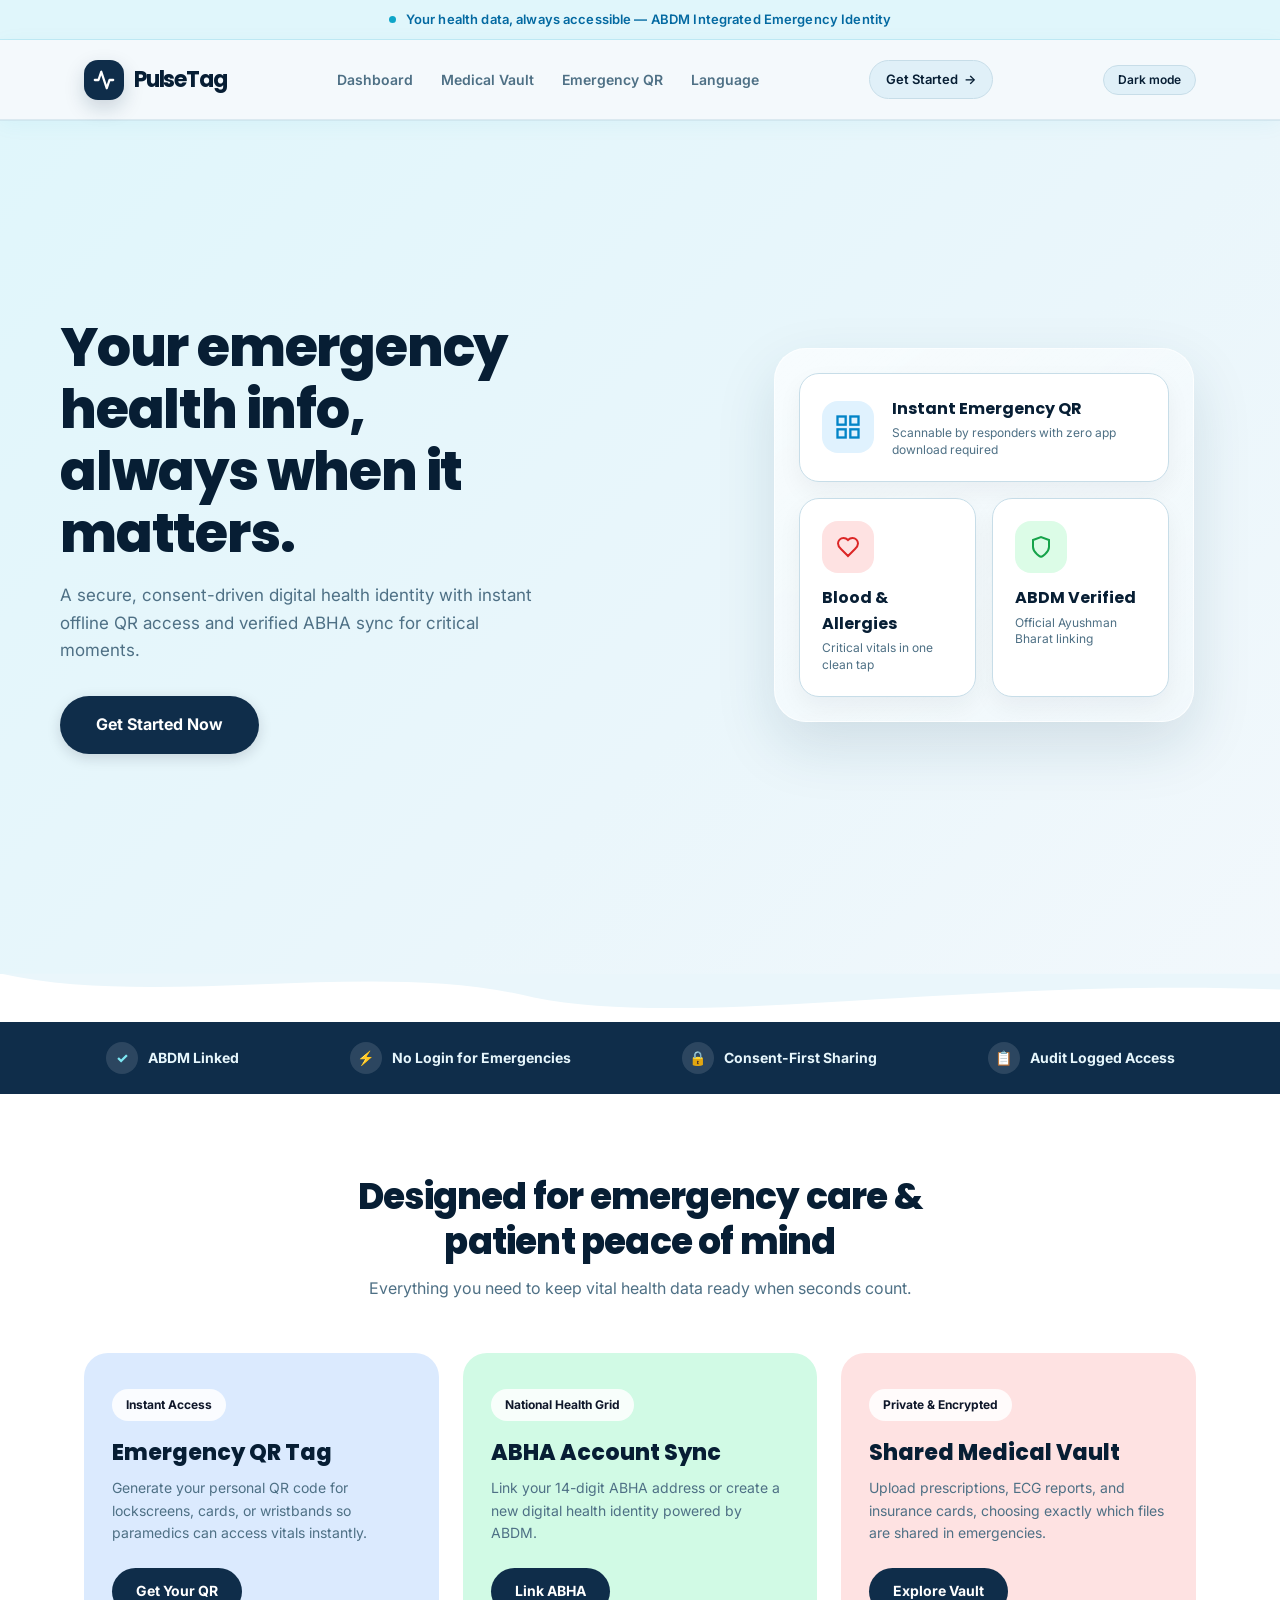
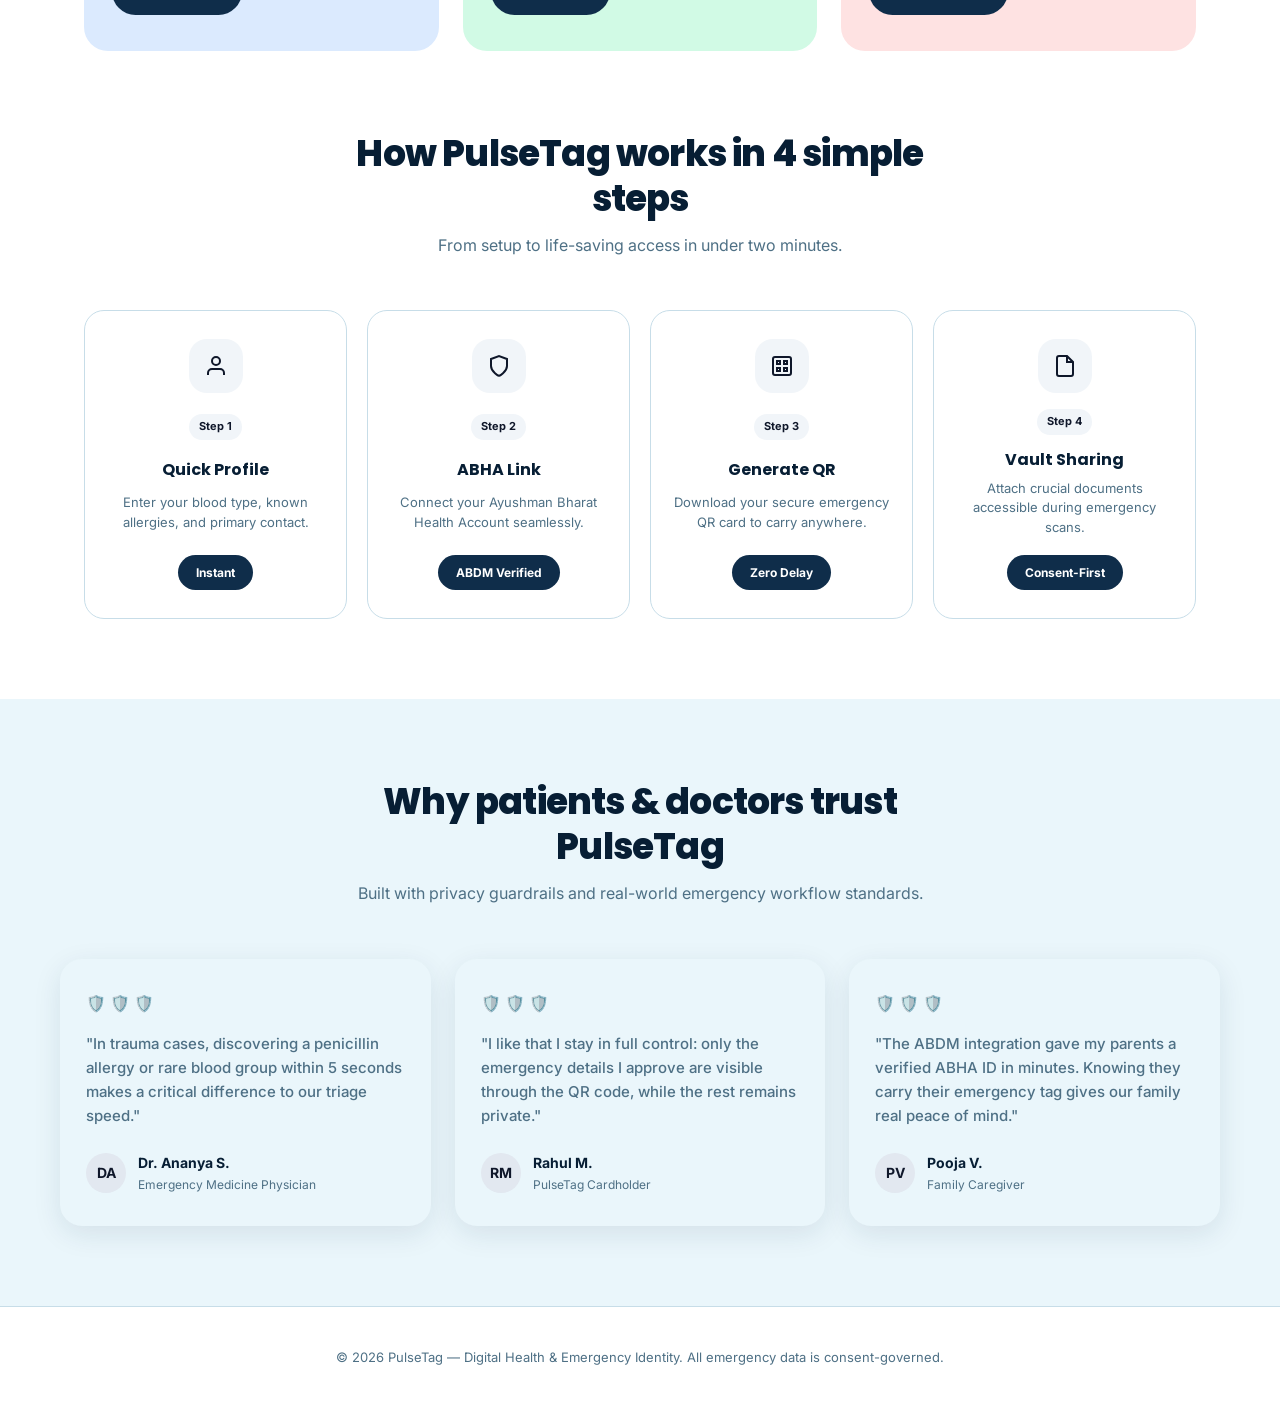
==== commit bb849306: "Refresh landing page styling and responsive layout" ====
--- a/index.html
+++ b/index.html
@@ -25,7 +25,7 @@
       margin: 0;
       padding: 0;
     }
-
+ 
     :root {
       --primary: #0f172a;
       --primary-dark: #020617;
--- a/globals.css
+++ b/globals.css
@@ -478,3 +478,222 @@
     transition: none !important;
   }
 }
+
+/* ── Landing page refresh: PulseTag emergency identity ─────────── */
+.announcement-bar {
+  min-height: 38px;
+  gap: 10px;
+  letter-spacing: .01em;
+}
+
+.announcement-bar a {
+  color: inherit;
+  font-size: 12px;
+  font-weight: 800;
+  text-decoration: none;
+  border-bottom: 1px solid currentColor;
+}
+
+.brand-title { letter-spacing: -1.2px; }
+.brand-title span { color: var(--accent); }
+
+.logo-icon {
+  border-radius: 14px;
+  background: var(--primary) !important;
+  box-shadow: 0 8px 20px rgba(10, 43, 74, .18);
+}
+
+.menu-toggle { display: none; }
+.eyebrow {
+  color: var(--accent);
+  display: flex;
+  align-items: center;
+  gap: 9px;
+  font-size: 11px;
+  font-weight: 800;
+  letter-spacing: .13em;
+  margin-bottom: 18px;
+  text-transform: uppercase;
+}
+
+.eyebrow-dot {
+  width: 8px;
+  height: 8px;
+  border-radius: 50%;
+  background: #ef695b;
+  box-shadow: 0 0 0 5px rgba(239, 105, 91, .12);
+}
+
+.hero-heading { max-width: 690px; }
+.hero-heading em {
+  color: var(--accent);
+  font-family: Georgia, 'Times New Roman', serif;
+  font-size: .98em;
+  font-weight: 400;
+}
+
+.hero-actions {
+  display: flex;
+  align-items: center;
+  flex-wrap: wrap;
+  gap: 22px;
+}
+
+.get-started { gap: 12px; }
+.text-action {
+  color: var(--primary);
+  font-size: 14px;
+  font-weight: 800;
+  text-decoration: none;
+}
+
+.text-action span { color: var(--accent); margin-left: 4px; }
+.text-action:hover { color: var(--accent); }
+
+.hero-proof {
+  display: flex;
+  flex-wrap: wrap;
+  gap: 10px 22px;
+  margin-top: 32px;
+  color: var(--muted);
+  font-size: 12px;
+  font-weight: 600;
+}
+
+.hero-proof strong { color: var(--accent); margin-right: 5px; }
+
+.illustration-cluster {
+  padding: 24px;
+  border-radius: 32px;
+  background: linear-gradient(145deg, rgba(255,255,255,.68), rgba(255,255,255,.2));
+  border: 1px solid rgba(255,255,255,.72);
+  box-shadow: 0 24px 60px rgba(12, 60, 87, .13);
+}
+
+.profile-orb {
+  position: absolute;
+  right: -23px;
+  top: -28px;
+  z-index: 3;
+  width: 82px;
+  height: 82px;
+  display: grid;
+  place-content: center;
+  border-radius: 50%;
+  background: var(--primary);
+  border: 6px solid var(--hero-bg);
+  color: white;
+  font-size: 9px;
+  font-weight: 800;
+  letter-spacing: .04em;
+  text-align: center;
+  box-shadow: 0 12px 24px rgba(15,45,74,.22);
+}
+
+.orb-pulse {
+  width: 7px;
+  height: 7px;
+  margin: 4px auto 0;
+  border-radius: 50%;
+  background: #5eead4;
+  box-shadow: 0 0 0 4px rgba(94,234,212,.12);
+}
+
+.cluster-card { border: 1px solid rgba(199,221,232,.78); }
+.cluster-card.featured { padding: 22px; }
+.cluster-card .cluster-icon-box {
+  color: var(--accent);
+  background: var(--teal-bg);
+}
+.cluster-card .coral-icon { color: #df5447; background: #ffebe7; margin-bottom: 12px; }
+.cluster-card .mint-icon { color: #149475; background: #e0f7f1; margin-bottom: 12px; }
+.live-status {
+  display: flex;
+  align-items: center;
+  gap: 6px;
+  color: #149475;
+  font-size: 10px;
+  font-weight: 800;
+  letter-spacing: .06em;
+  margin-bottom: 5px;
+  text-transform: uppercase;
+}
+.live-status i { width: 6px; height: 6px; border-radius: 50%; background: currentColor; }
+.mini-label { color: var(--accent) !important; font-size: 9px !important; font-weight: 800; letter-spacing: .09em; margin-bottom: 5px; }
+
+.trust-strip {
+  background: var(--primary) !important;
+  margin-top: 48px;
+}
+.trust-item { color: #e6f6fc !important; }
+.trust-icon-circle { background: rgba(255,255,255,.12) !important; color: #7ee8f4 !important; box-shadow: none; }
+
+:root[data-theme="dark"] .illustration-cluster { background: rgba(18,37,54,.7); border-color: rgba(107,163,191,.15); }
+:root[data-theme="dark"] .profile-orb { border-color: var(--hero-bg); background: #0ea5c8; }
+:root[data-theme="dark"] .cluster-card .coral-icon { background: #351819; }
+:root[data-theme="dark"] .cluster-card .mint-icon { background: #0c3028; }
+
+@media (max-width: 960px) {
+  .navbar { position: relative; }
+  .navbar::before { margin: 0; }
+  .menu-toggle {
+    display: inline-flex;
+    width: 40px;
+    height: 40px;
+    flex-direction: column;
+    align-items: center;
+    justify-content: center;
+    gap: 4px;
+    border: 1px solid var(--border);
+    border-radius: 12px;
+    background: var(--theme-surface);
+    cursor: pointer;
+  }
+  .menu-toggle span { width: 17px; height: 2px; border-radius: 4px; background: var(--primary); transition: transform .2s ease, opacity .2s ease; }
+  .menu-toggle.is-open span:first-child { transform: translateY(6px) rotate(45deg); }
+  .menu-toggle.is-open span:nth-child(2) { opacity: 0; }
+  .menu-toggle.is-open span:last-child { transform: translateY(-6px) rotate(-45deg); }
+  .nav-links {
+    display: none;
+    position: absolute;
+    top: calc(100% + 8px);
+    right: 20px;
+    z-index: 120;
+    min-width: 220px;
+    padding: 10px;
+    border: 1px solid var(--border);
+    border-radius: 16px;
+    background: var(--theme-surface);
+    box-shadow: var(--shadow-lg);
+  }
+  .nav-links.is-open { display: grid; }
+  .nav-link { padding: 10px 12px; border-radius: 9px; }
+  .nav-link:hover { background: var(--theme-control); }
+  .nav-btn { margin-left: auto; }
+  .hero-section { min-height: auto; }
+  .hero-content { display: flex; flex-direction: column; align-items: center; }
+  .eyebrow { justify-content: center; }
+  .hero-actions, .hero-proof { justify-content: center; }
+  .hero-visual { margin-top: 12px; }
+}
+
+@media (max-width: 600px) {
+  .announcement-bar { align-items: center; flex-wrap: wrap; padding: 9px 18px; line-height: 1.35; }
+  .announcement-bar a { width: 100%; }
+  .navbar { padding: 14px 16px !important; }
+  .nav-btn { display: none; }
+  .nav-links { right: 16px; left: 16px; }
+  .hero-section { padding-top: 42px; }
+  .hero-heading { font-size: clamp(33px, 11vw, 47px) !important; }
+  .hero-actions { gap: 16px; }
+  .get-started { width: 100%; }
+  .text-action { padding: 4px 8px; }
+  .illustration-cluster { padding: 14px; gap: 10px; }
+  .cluster-card { padding: 16px; border-radius: 16px; }
+  .cluster-card.featured { padding: 16px; gap: 12px; }
+  .profile-orb { right: -8px; top: -21px; transform: scale(.78); }
+}
+
+@media (prefers-reduced-motion: reduce) {
+  *, *::before, *::after { animation-duration: .01ms !important; animation-iteration-count: 1 !important; scroll-behavior: auto !important; transition-duration: .01ms !important; }
+}
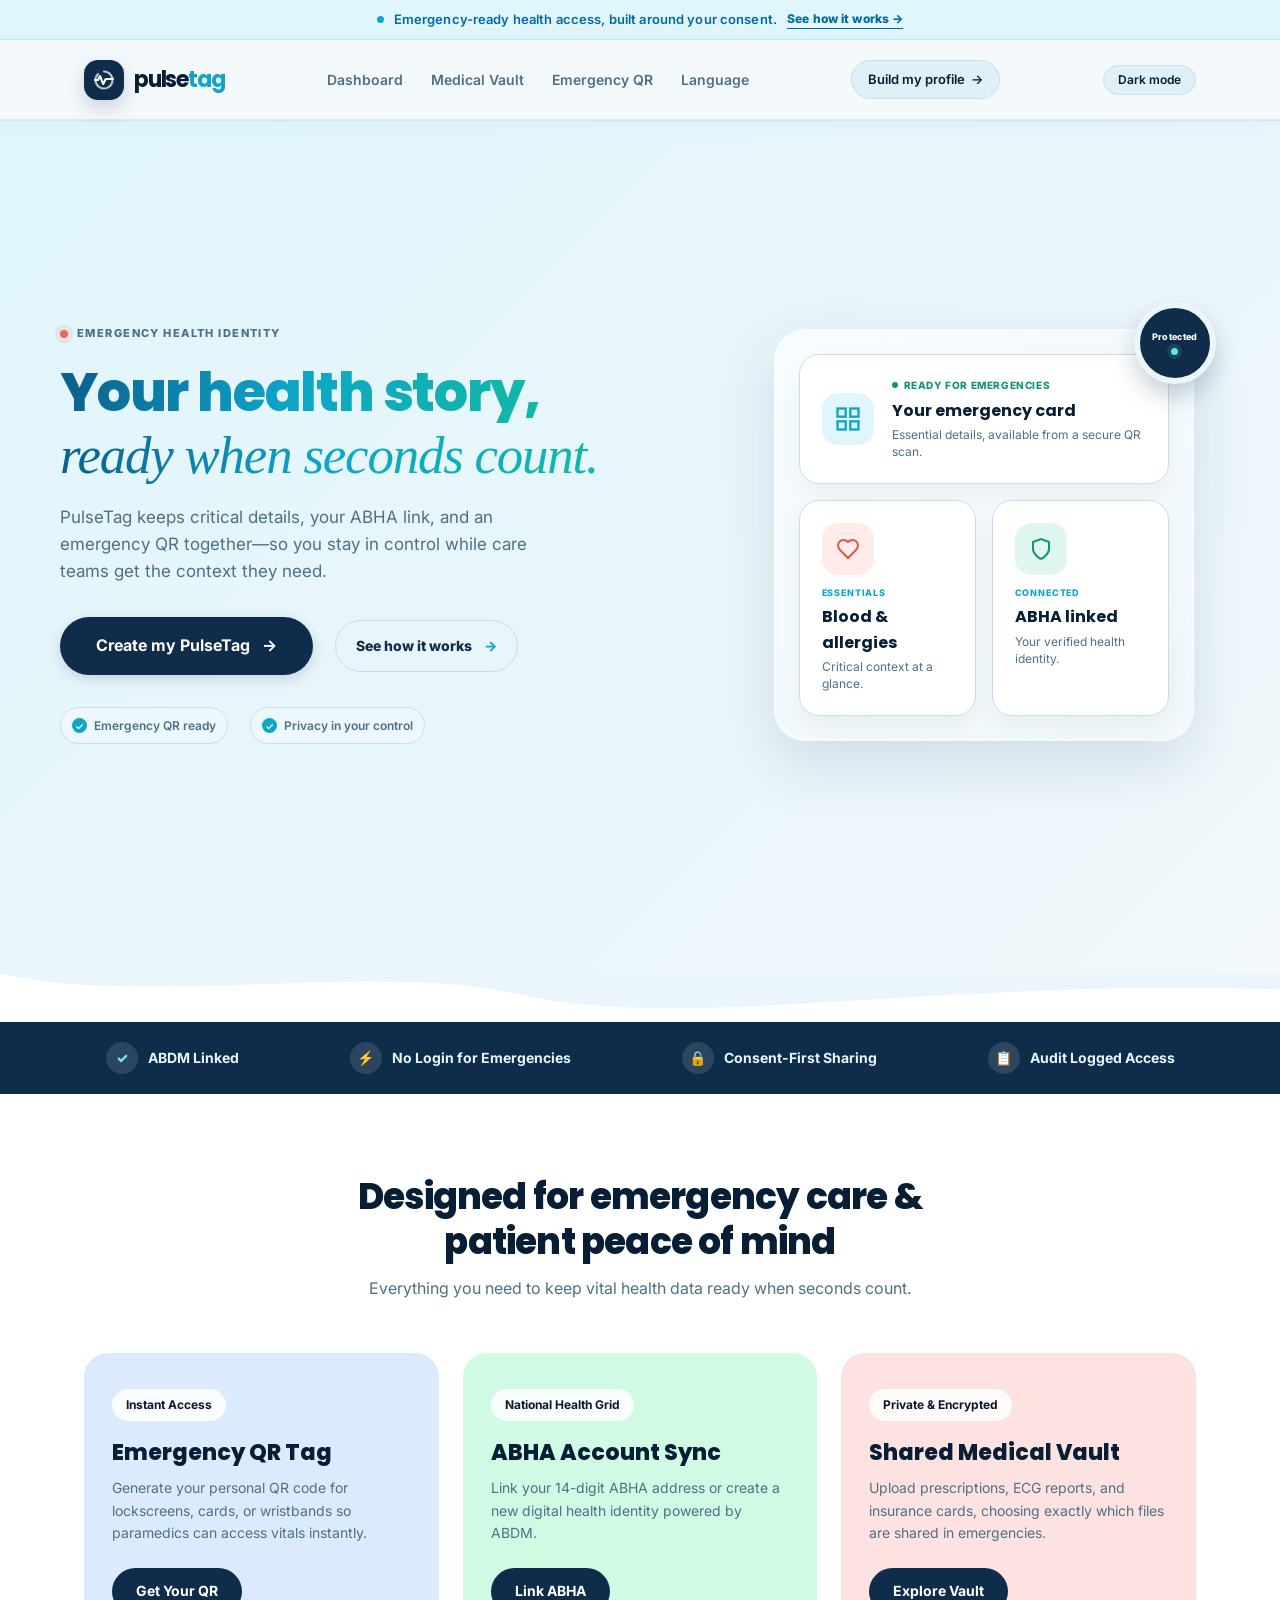
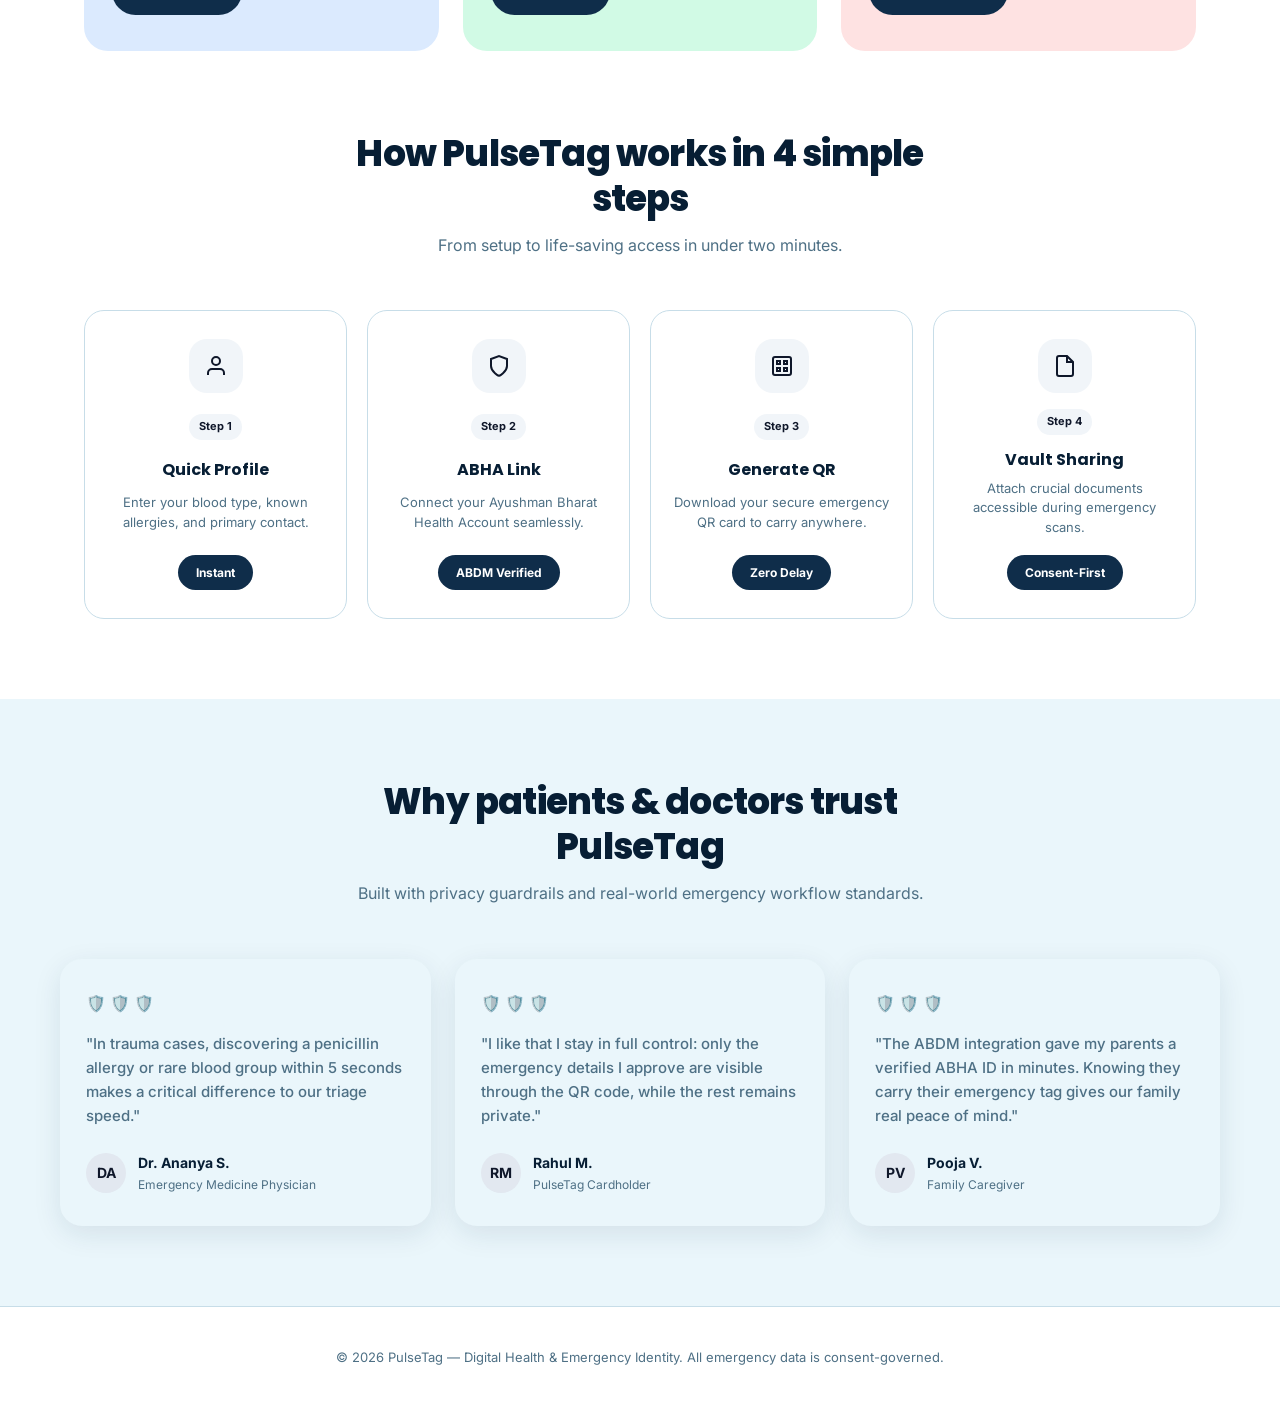
==== commit 62a9ebb3: "Updated UI and added favicon" ====
--- a/index.html
+++ b/index.html
@@ -3,6 +3,7 @@
 <head>
   <meta charset="UTF-8">
   <meta name="viewport" content="width=device-width, initial-scale=1.0">
+  <link rel="icon" href="favicon.svg" type="image/svg+xml">
   <script src="theme.js"></script>
   <title>PulseTag — Your Health Data, Always Accessible</title>
 
@@ -10,13 +11,6 @@
   <link rel="preconnect" href="https://fonts.gstatic.com" crossorigin>
   <link href="https://fonts.googleapis.com/css2?family=Inter:wght@400;500;600;700&family=Poppins:wght@500;600;700;800&display=swap" rel="stylesheet">
 
-  <script>
-    const savedTheme = localStorage.getItem('pulsetag_theme');
-    localStorage.clear();
-    if (savedTheme) {
-      localStorage.setItem('pulsetag_theme', savedTheme);
-    }
-  </script>
   <script src="state.js"></script>
 
   <style>
@@ -648,21 +642,24 @@
   <!-- Top Announcement Bar -->
   <div class="announcement-bar">
     <span class="announcement-badge"></span>
-    <span>Your health data, always accessible — ABDM Integrated Emergency Identity</span>
+    <span>Emergency-ready health access, built around your consent.</span>
+    <a href="#how-it-works">See how it works <span aria-hidden="true">→</span></a>
   </div>
 
   <!-- Navbar -->
   <nav class="navbar" aria-label="Main Navigation">
     <a href="index.html" class="brand">
       <div class="logo-icon" aria-hidden="true">
-        <svg width="22" height="22" viewBox="0 0 24 24" fill="none" stroke="currentColor" stroke-width="2.5" stroke-linecap="round" stroke-linejoin="round">
-          <path d="M22 12h-4l-3 9L9 3l-3 9H2"/>
+        <svg width="24" height="24" viewBox="0 0 24 24" fill="none" stroke="currentColor" stroke-width="2.1" stroke-linecap="round" stroke-linejoin="round">
+          <path d="M3 12h3l2-4 3.2 8 2.5-5H21"/>
+          <path d="M12 3.5a8.5 8.5 0 1 1-6.01 2.49" opacity=".72"/>
         </svg>
       </div>
-      <span class="brand-title">PulseTag</span>
+      <span class="brand-title">pulse<span>tag</span></span>
     </a>
 
-    <div class="nav-links">
+    <button class="menu-toggle" type="button" aria-controls="primary-navigation" aria-expanded="false" aria-label="Open navigation menu"><span></span><span></span><span></span></button>
+    <div class="nav-links" id="primary-navigation">
       <a href="home.html" class="nav-link">Dashboard</a>
       <a href="vault.html" class="nav-link">Medical Vault</a>
       <a href="qr.html" class="nav-link">Emergency QR</a>
@@ -670,7 +667,7 @@
     </div>
 
     <a href="language.html" class="nav-btn">
-      <span>Get Started</span>
+      <span>Build my profile</span>
       <span aria-hidden="true">→</span>
     </a>
   </nav>
@@ -679,21 +676,22 @@
   <header class="hero-section">
     <div class="hero-container">
       <div class="hero-content">
+        <p class="eyebrow"><span class="eyebrow-dot"></span> Emergency health identity</p>
         <h1 class="hero-heading" id="title">
-          Your emergency health info,<br>always when it matters.
+          <span>Your health story,</span><br><em>ready when seconds count.</em>
         </h1>
         <p class="hero-subtext tagline">
-          A secure, consent-driven digital health identity with instant offline QR access and verified ABHA sync for critical moments.
+          PulseTag keeps critical details, your ABHA link, and an emergency QR together—so you stay in control while care teams get the context they need.
         </p>
-        <a href="language.html" class="get-started">
-          Get Started Now
-        </a>
+        <div class="hero-actions"><a href="language.html" class="get-started">Create my PulseTag <span aria-hidden="true">→</span></a><a href="#how-it-works" class="text-action">See how it works <span aria-hidden="true">→</span></a></div>
+        <div class="hero-proof" aria-label="PulseTag benefits"><span><i aria-hidden="true">✓</i> Emergency QR ready</span><span><i aria-hidden="true">✓</i> Privacy in your control</span></div>
       </div>
 
       <div class="hero-visual" aria-hidden="true">
         <div class="illustration-cluster">
+          <div class="profile-orb"><span>Protected</span><span class="orb-pulse"></span></div>
           <div class="cluster-card featured">
-            <div class="cluster-icon-box" style="background: #e0f2fe; color: #0284c7;">
+            <div class="cluster-icon-box">
               <svg width="28" height="28" viewBox="0 0 24 24" fill="none" stroke="currentColor" stroke-width="2">
                 <rect x="3" y="3" width="7" height="7"></rect>
                 <rect x="14" y="3" width="7" height="7"></rect>
@@ -702,29 +700,26 @@
               </svg>
             </div>
             <div>
-              <h3>Instant Emergency QR</h3>
-              <p>Scannable by responders with zero app download required</p>
+              <span class="live-status"><i></i> Ready for emergencies</span><h3>Your emergency card</h3><p>Essential details, available from a secure QR scan.</p>
             </div>
           </div>
 
           <div class="cluster-card">
-            <div class="cluster-icon-box" style="background: #fee2e2; color: #dc2626; margin-bottom: 12px;">
+            <div class="cluster-icon-box coral-icon">
               <svg width="24" height="24" viewBox="0 0 24 24" fill="none" stroke="currentColor" stroke-width="2">
                 <path d="M19 14c1.49-1.46 3-3.21 3-5.5A5.5 5.5 0 0 0 16.5 3c-1.76 0-3 .5-4.5 2-1.5-1.5-2.74-2-4.5-2A5.5 5.5 0 0 0 2 8.5c0 2.3 1.5 4.05 3 5.5l7 7Z"/>
               </svg>
             </div>
-            <h3>Blood & Allergies</h3>
-            <p>Critical vitals in one clean tap</p>
+            <p class="mini-label">ESSENTIALS</p><h3>Blood & allergies</h3><p>Critical context at a glance.</p>
           </div>
 
           <div class="cluster-card">
-            <div class="cluster-icon-box" style="background: #dcfce7; color: #16a34a; margin-bottom: 12px;">
+            <div class="cluster-icon-box mint-icon">
               <svg width="24" height="24" viewBox="0 0 24 24" fill="none" stroke="currentColor" stroke-width="2">
                 <path d="M12 22s8-4 8-10V5l-8-3-8 3v7c0 6 8 10 8 10"/>
               </svg>
             </div>
-            <h3>ABDM Verified</h3>
-            <p>Official Ayushman Bharat linking</p>
+            <p class="mini-label">CONNECTED</p><h3>ABHA linked</h3><p>Your verified health identity.</p>
           </div>
         </div>
       </div>
@@ -798,7 +793,7 @@
   </main>
 
   <!-- How It Works Showcase -->
-  <section class="content-section" style="padding-top: 0;">
+  <section class="content-section" id="how-it-works" style="padding-top: 0;">
     <div class="section-header">
       <h2 class="section-heading">How PulseTag works in 4 simple steps</h2>
       <p class="section-subheading">From setup to life-saving access in under two minutes.</p>
@@ -937,5 +932,14 @@
       // If state cannot be read, remain on the welcome screen.
     }
   </script>
+  <script>
+    const menuButton = document.querySelector('.menu-toggle');
+    const navigation = document.querySelector('.nav-links');
+    if (menuButton && navigation) menuButton.addEventListener('click', () => {
+      const open = navigation.classList.toggle('is-open');
+      menuButton.classList.toggle('is-open', open);
+      menuButton.setAttribute('aria-expanded', String(open));
+    });
+  </script>
 </body>
 </html>
--- a/globals.css
+++ b/globals.css
@@ -478,6 +478,71 @@
     transition: none !important;
   }
 }
+
+/* ── PulseTag landing page refresh ────────────────────────────── */
+.announcement-bar { min-height: 38px; gap: 10px; letter-spacing: .01em; }
+.announcement-bar a { color: inherit; font-size: 12px; font-weight: 800; text-decoration: none; border-bottom: 1px solid currentColor; }
+.brand-title { letter-spacing: -1.2px; }.brand-title span { color: var(--accent); }
+.logo-icon { border-radius: 14px; background: var(--primary) !important; box-shadow: 0 8px 20px rgba(10,43,74,.18); }
+.menu-toggle { display: none; }
+.eyebrow { display: flex; align-items: center; gap: 9px; color: var(--accent); font-size: 11px; font-weight: 800; letter-spacing: .13em; margin-bottom: 18px; text-transform: uppercase; }
+.eyebrow-dot { width: 8px; height: 8px; border-radius: 50%; background: #ef695b; box-shadow: 0 0 0 5px rgba(239,105,91,.12); }
+.hero-heading { max-width: 690px; }.hero-heading > span,.hero-heading em { display: inline-block; background: linear-gradient(100deg, #0b5e8a 0%, #0ea5c8 48%, #13b8a6 100%); -webkit-background-clip: text; background-clip: text; color: transparent !important; }.hero-heading em { font-family: Georgia,serif; font-weight: 400; }
+:root[data-theme="dark"] .hero-heading > span,:root[data-theme="dark"] .hero-heading em { background-image: linear-gradient(100deg, #e0f7ff 0%, #56d6ee 48%, #5eead4 100%); }
+.hero-actions { display: flex; align-items: center; flex-wrap: wrap; gap: 22px; }.get-started { gap: 12px; }
+.text-action { display: inline-flex; align-items: center; gap: 8px; padding: 14px 20px; border: 1px solid var(--border); border-radius: 999px; color: var(--primary); font-size: 14px; font-weight: 800; text-decoration: none; transition: border-color .2s ease, background .2s ease, transform .2s ease; }.text-action span { color: var(--accent); }.text-action:hover { border-color: var(--accent); background: var(--theme-control); transform: translateY(-2px); }
+.hero-proof { display: flex; flex-wrap: wrap; gap: 10px; margin-top: 32px; color: var(--muted); font-size: 12px; font-weight: 700; }.hero-proof span { display: inline-flex; align-items: center; gap: 7px; padding: 8px 11px; border: 1px solid var(--border); border-radius: 999px; background: rgba(255,255,255,.28); }.hero-proof i { display: grid; place-items: center; width: 15px; height: 15px; border-radius: 50%; background: var(--accent); color: #ffffff; font-size: 10px; font-style: normal; }
+.illustration-cluster { padding: 24px; border-radius: 32px; background: linear-gradient(145deg,rgba(255,255,255,.68),rgba(255,255,255,.2)); border: 1px solid rgba(255,255,255,.72); box-shadow: 0 24px 60px rgba(12,60,87,.13); }
+.profile-orb { position: absolute; right: -23px; top: -28px; z-index: 3; width: 82px; height: 82px; display: grid; place-content: center; border-radius: 50%; background: var(--primary); border: 6px solid var(--hero-bg); color: white; font-size: 9px; font-weight: 800; letter-spacing: .04em; text-align: center; box-shadow: 0 12px 24px rgba(15,45,74,.22); }.orb-pulse { width: 7px; height: 7px; margin: 4px auto 0; border-radius: 50%; background: #5eead4; }
+.cluster-card { border: 1px solid rgba(199,221,232,.78); }.cluster-card .cluster-icon-box { color: var(--accent); background: var(--teal-bg); }.cluster-card .coral-icon { color: #df5447; background: #ffebe7; margin-bottom: 12px; }.cluster-card .mint-icon { color: #149475; background: #e0f7f1; margin-bottom: 12px; }
+.live-status { display: flex; align-items: center; gap: 6px; color: #149475; font-size: 10px; font-weight: 800; letter-spacing: .06em; margin-bottom: 5px; text-transform: uppercase; }.live-status i { width: 6px; height: 6px; border-radius: 50%; background: currentColor; }.mini-label { color: var(--accent) !important; font-size: 9px !important; font-weight: 800; letter-spacing: .09em; margin-bottom: 5px; }
+.trust-strip { background: var(--primary) !important; }.trust-item { color: #e6f6fc !important; }.trust-icon-circle { background: rgba(255,255,255,.12) !important; color: #7ee8f4 !important; box-shadow: none; }
+:root[data-theme="dark"] .illustration-cluster { background: rgba(18,37,54,.7); border-color: rgba(107,163,191,.15); }:root[data-theme="dark"] .profile-orb { border-color: var(--hero-bg); background: #0ea5c8; }:root[data-theme="dark"] .cluster-card .coral-icon { background: #351819; }:root[data-theme="dark"] .cluster-card .mint-icon { background: #0c3028; }
+:root[data-theme="dark"] .trust-strip { background: #061927 !important; }
+:root[data-theme="dark"] .showcase-card { background: #122536 !important; border-color: var(--theme-border) !important; }
+:root[data-theme="dark"] .showcase-icon,
+:root[data-theme="dark"] .status-tag { background: #1b3549; color: #d8f1ff; }
+:root[data-theme="dark"] .showcase-btn {
+  background-color: #0ea5c8 !important;
+  color: #ffffff !important;
+  border: 1px solid #22d3ee !important;
+}
+:root[data-theme="dark"] .showcase-card:nth-child(1) { background: #0d2d45 !important; border-color: #1b577a !important; }
+:root[data-theme="dark"] .showcase-card:nth-child(2) { background: #0b3328 !important; border-color: #1c6954 !important; }
+:root[data-theme="dark"] .showcase-card:nth-child(3) { background: #292044 !important; border-color: #594686 !important; }
+:root[data-theme="dark"] .showcase-card:nth-child(4) { background: #382817 !important; border-color: #79542a !important; }
+:root[data-theme="dark"] .showcase-card:nth-child(1) .showcase-icon,
+:root[data-theme="dark"] .showcase-card:nth-child(1) .status-tag { background: #164663; }
+:root[data-theme="dark"] .showcase-card:nth-child(2) .showcase-icon,
+:root[data-theme="dark"] .showcase-card:nth-child(2) .status-tag { background: #15513f; }
+:root[data-theme="dark"] .showcase-card:nth-child(3) .showcase-icon,
+:root[data-theme="dark"] .showcase-card:nth-child(3) .status-tag { background: #443566; }
+:root[data-theme="dark"] .showcase-card:nth-child(4) .showcase-icon,
+:root[data-theme="dark"] .showcase-card:nth-child(4) .status-tag { background: #67441f; }
+:root[data-theme="dark"] .showcase-card:nth-child(2) .showcase-btn { background-color: #16a37f !important; border-color: #48d5ae !important; }
+:root[data-theme="dark"] .showcase-card:nth-child(3) .showcase-btn { background-color: #8066c8 !important; border-color: #aa96e8 !important; }
+:root[data-theme="dark"] .showcase-card:nth-child(4) .showcase-btn { background-color: #c27a27 !important; border-color: #e3aa60 !important; }
+:root[data-theme="dark"] .reassurance-card:nth-child(1) { background: #0d2d45 !important; border: 1px solid #1b577a; }
+:root[data-theme="dark"] .reassurance-card:nth-child(2) { background: #0b3328 !important; border: 1px solid #1c6954; }
+:root[data-theme="dark"] .reassurance-card:nth-child(3) { background: #351919 !important; border: 1px solid #743a37; }
+:root[data-theme="dark"] .reassurance-card:nth-child(1) .shields-row { color: #67d9f3; }
+:root[data-theme="dark"] .reassurance-card:nth-child(2) .shields-row { color: #63ddb5; }
+:root[data-theme="dark"] .reassurance-card:nth-child(3) .shields-row { color: #ff9286; }
+:root[data-theme="dark"] .footer { background: #091825 !important; border-color: #1e3d55 !important; }
+:root[data-theme="dark"] .footer-text { color: #7fb3cc !important; }
+:root[data-theme="dark"] .info-item { background: #122536 !important; border-color: #1e3d55 !important; }
+:root[data-theme="dark"] .info-text strong { color: #e8f6ff !important; }
+:root[data-theme="dark"] .info-text span { color: #8dc4df !important; }
+:root[data-theme="dark"] .note { background: #0d2d45 !important; border-color: #1e5b7b !important; color: #8ed9ff !important; }
+:root[data-theme="dark"] .qr-wrapper { background: #122536 !important; border-color: #1e5574 !important; box-shadow: 0 12px 32px rgba(0,0,0,.3) !important; }
+:root[data-theme="dark"] #qrcode { color: #cdeeff !important; background: #0b1d2b; border-radius: 14px; }
+:root[data-theme="dark"] .vault-link-panel { background: #0d2d45 !important; border-color: #1e5574 !important; }
+:root[data-theme="dark"] .vault-link-panel strong { color: #8ed9ff !important; }
+:root[data-theme="dark"] .hero { background: #122536 !important; border: 1px solid #1e3d55; box-shadow: 0 14px 36px rgba(0,0,0,.28) !important; }
+:root[data-theme="dark"] .hero-icon { background: #0d2d45 !important; color: #67d9f3 !important; }
+@media (max-width: 960px) { .navbar { position: relative; }.navbar::before { margin: 0; }.menu-toggle { display: inline-flex; width: 40px; height: 40px; flex-direction: column; align-items: center; justify-content: center; gap: 4px; border: 1px solid var(--border); border-radius: 12px; background: var(--theme-surface); cursor: pointer; }.menu-toggle span { width: 17px; height: 2px; border-radius: 4px; background: var(--primary); transition: transform .2s,opacity .2s; }.menu-toggle.is-open span:first-child { transform: translateY(6px) rotate(45deg); }.menu-toggle.is-open span:nth-child(2) { opacity: 0; }.menu-toggle.is-open span:last-child { transform: translateY(-6px) rotate(-45deg); }.nav-links { display: none; position: absolute; top: calc(100% + 8px); right: 20px; z-index: 120; min-width: 220px; padding: 10px; border: 1px solid var(--border); border-radius: 16px; background: var(--theme-surface); box-shadow: var(--shadow-lg); }.nav-links.is-open { display: grid; }.nav-link { padding: 10px 12px; border-radius: 9px; }.nav-btn { margin-left: auto; }.hero-content { display: flex; flex-direction: column; align-items: center; }.eyebrow,.hero-actions,.hero-proof { justify-content: center; } }
+@media (max-width: 600px) { .announcement-bar { flex-wrap: wrap; padding: 9px 18px; }.announcement-bar a { width: 100%; }.nav-btn { display: none; }.nav-links { right: 16px; left: 16px; }.hero-heading { font-size: clamp(33px,11vw,47px) !important; }.get-started { width: 100%; }.illustration-cluster { padding: 14px; gap: 10px; }.cluster-card { padding: 16px; border-radius: 16px; }.profile-orb { right: -8px; top: -21px; transform: scale(.78); } }
+@media (prefers-reduced-motion: reduce) { *,*::before,*::after { animation-duration: .01ms !important; animation-iteration-count: 1 !important; transition-duration: .01ms !important; } }
 
 /* ── Landing page refresh: PulseTag emergency identity ─────────── */
 .announcement-bar {
